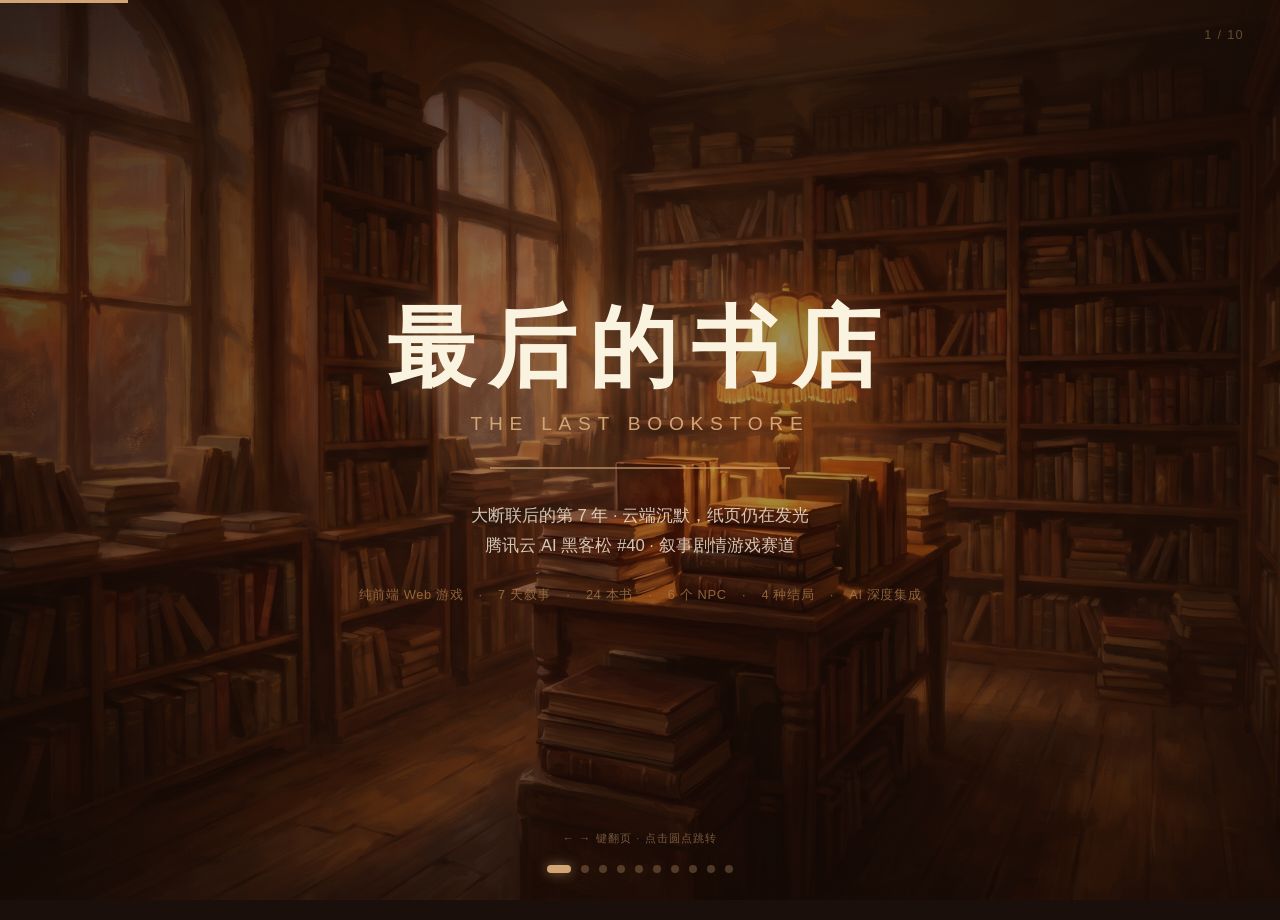
==== presentation.html @ a901fae2 "feat: 添加 HTML 版作品介绍演示文稿（含游戏截图）" ====
<!DOCTYPE html>
<html lang="zh-CN">
<head>
<meta charset="UTF-8">
<meta name="viewport" content="width=device-width, initial-scale=1.0">
<title>最后的书店 — 作品介绍</title>
<style>
/* ════════════════ Reset & Base ════════════════ */
*, *::before, *::after { margin: 0; padding: 0; box-sizing: border-box; }
html, body { width: 100%; height: 100%; overflow: hidden; }
body {
  font-family: "PingFang SC", "Hiragino Sans GB", "Microsoft YaHei", "Noto Sans SC", sans-serif;
  background: #1a0f0a;
  color: #faf3e0;
}

/* ════════════════ CSS Variables ════════════════ */
:root {
  --cream: #FAF3E0;
  --tan: #D4A574;
  --golden: #B8844E;
  --dark: #2C1810;
  --deep: #1a0f0a;
  --paper: #FFF8E1;
  --warm-gray: #8B7B6E;
  --purple: #5D4E8A;
  --red: #E07A5F;
  --green: #3D9970;
  --blue: #4169E1;
  --slide-w: 100vw;
  --slide-h: 100vh;
}

/* ════════════════ Slides Container ════════════════ */
#slides {
  position: relative;
  width: var(--slide-w);
  height: var(--slide-h);
}

.slide {
  position: absolute;
  inset: 0;
  display: flex;
  flex-direction: column;
  align-items: center;
  justify-content: center;
  opacity: 0;
  transition: opacity 0.8s ease, transform 0.8s ease;
  transform: translateY(20px);
  pointer-events: none;
  padding: 4vmin 6vmin;
  overflow: hidden;
}
.slide.active {
  opacity: 1;
  transform: translateY(0);
  pointer-events: auto;
  z-index: 1;
}

/* ════════════════ Background Layers ════════════════ */
.bg-layer {
  position: absolute; inset: 0; z-index: 0;
  background-size: cover;
  background-position: center;
}
.bg-overlay {
  position: absolute; inset: 0; z-index: 1;
  background: radial-gradient(ellipse at center, rgba(28,14,8,0.3) 0%, rgba(20,10,5,0.85) 100%);
}
.bg-gradient {
  position: absolute; inset: 0; z-index: 0;
  background: linear-gradient(160deg, #1a0f0a 0%, #2c1810 40%, #1a1410 100%);
}

/* ════════════════ Slide Content Layer ════════════════ */
.slide-content {
  position: relative; z-index: 2;
  width: 100%; max-width: 1200px;
  display: flex; flex-direction: column;
  align-items: center;
}

/* ════════════════ Cover Slide ════════════════ */
.cover-title {
  font-family: "STSong", "Songti SC", "Noto Serif SC", "SimSun", serif;
  font-size: clamp(3rem, 7vw, 5.5rem);
  font-weight: 700;
  color: var(--cream);
  text-shadow: 0 2px 40px rgba(180,130,80,0.5);
  letter-spacing: 0.15em;
  line-height: 1.2;
}
.cover-sub {
  font-size: clamp(0.9rem, 1.5vw, 1.3rem);
  color: var(--tan);
  text-transform: uppercase;
  letter-spacing: 0.35em;
  margin-top: 0.6em;
}
.cover-divider {
  width: clamp(120px, 25vw, 300px);
  height: 2px;
  background: var(--tan);
  margin: 2em 0;
  opacity: 0.6;
}
.cover-desc {
  font-size: clamp(0.9rem, 1.3vw, 1.1rem);
  color: rgba(250,243,224,0.8);
  text-align: center;
  line-height: 1.8;
  max-width: 600px;
}
.cover-tags {
  display: flex; gap: 1.2em; flex-wrap: wrap; justify-content: center;
  margin-top: 2em;
  font-size: 0.8rem;
  color: var(--golden);
  opacity: 0.7;
  letter-spacing: 0.05em;
}

/* ════════════════ Section Title ════════════════ */
.section-header {
  width: 100%;
  margin-bottom: 3vmin;
}
.section-bar {
  width: 4px; height: 42px; background: var(--tan);
  display: inline-block; vertical-align: middle;
  margin-right: 16px;
  border-radius: 2px;
}
.section-num {
  display: inline-block; vertical-align: middle;
  font-size: 0.8rem; color: var(--golden);
  letter-spacing: 0.2em; font-weight: 300;
}
.section-title {
  display: block;
  font-family: "STSong", "Songti SC", "Noto Serif SC", serif;
  font-size: clamp(1.4rem, 2.5vw, 2rem);
  color: var(--cream);
  font-weight: 700;
  margin-top: 4px;
}
.section-sub {
  display: block;
  font-size: 0.85rem;
  color: var(--golden);
  margin-top: 6px;
  font-weight: 300;
  opacity: 0.8;
}

/* ════════════════ Layout: Two-Column ════════════════ */
.two-col {
  display: flex; gap: 4vmin; width: 100%;
  align-items: flex-start;
}
.col-text { flex: 1; min-width: 0; }
.col-img  { flex: 1; min-width: 0; display: flex; align-items: center; justify-content: center; }
.col-img img {
  width: 100%; max-height: 55vh;
  object-fit: contain;
  border-radius: 8px;
  border: 1px solid rgba(212,165,116,0.25);
  box-shadow: 0 8px 40px rgba(0,0,0,0.5);
}

/* ════════════════ Card Grid ════════════════ */
.card-grid {
  display: flex; gap: 1.5vmin; width: 100%;
  flex-wrap: wrap; justify-content: center;
}
.card {
  background: rgba(255,248,225,0.05);
  border: 1px solid rgba(212,165,116,0.15);
  border-radius: 12px;
  padding: 2vmin 1.8vmin;
  text-align: center;
  flex: 1; min-width: 140px;
  backdrop-filter: blur(4px);
  transition: transform 0.3s, border-color 0.3s;
}
.card:hover {
  transform: translateY(-4px);
  border-color: rgba(212,165,116,0.4);
}
.card-icon { font-size: 2rem; margin-bottom: 0.3em; }
.card-title { font-size: 1rem; font-weight: 600; color: var(--cream); margin-bottom: 0.2em; }
.card-tag  { font-size: 0.75rem; color: var(--golden); margin-bottom: 0.3em; }
.card-desc  { font-size: 0.75rem; color: var(--warm-gray); line-height: 1.5; }
.card-color-bar {
  height: 4px; border-radius: 2px; margin-bottom: 0.6em;
}

/* ════════════════ Ending Cards ════════════════ */
.ending-grid {
  display: flex; gap: 1.5vmin; width: 100%;
  flex-wrap: wrap; justify-content: center;
}
.ending-card {
  background: rgba(255,248,225,0.04);
  border: 1px solid rgba(212,165,116,0.12);
  border-radius: 14px;
  padding: 2.5vmin 2vmin;
  flex: 1; min-width: 200px;
  position: relative; overflow: hidden;
}
.ending-card::before {
  content: '';
  position: absolute; top: 0; left: 0; right: 0;
  height: 4px;
}
.ending-tag {
  font-size: 0.65rem; letter-spacing: 0.1em;
  font-weight: 700; margin-bottom: 0.6em;
  display: inline-block; padding: 2px 10px;
  border-radius: 3px;
}
.ending-title {
  font-family: "STSong", "Songti SC", "Noto Serif SC", serif;
  font-size: 1.2rem; color: var(--cream); font-weight: 700;
  margin-bottom: 0.5em;
}
.ending-cond  { font-size: 0.7rem; color: var(--golden); margin-bottom: 0.6em; line-height: 1.5; }
.ending-desc  { font-size: 0.8rem; color: var(--warm-gray); line-height: 1.6; }

/* ════════════════ Flow Steps ════════════════ */
.flow-row {
  display: flex; align-items: flex-start; gap: 1vmin;
  width: 100%; flex-wrap: wrap; justify-content: center;
  margin-bottom: 2.5vmin;
}
.flow-step {
  background: rgba(255,240,216,0.06);
  border: 1px solid rgba(212,165,116,0.15);
  border-radius: 12px;
  padding: 2vmin 1.5vmin;
  text-align: center;
  flex: 1; min-width: 140px;
}
.flow-step-icon { font-size: 1.6rem; margin-bottom: 0.3em; }
.flow-step-title { font-size: 0.95rem; color: var(--cream); font-weight: 600; margin-bottom: 0.3em; }
.flow-step-desc { font-size: 0.72rem; color: var(--warm-gray); line-height: 1.5; white-space: pre-line; }
.flow-arrow {
  display: flex; align-items: center;
  font-size: 1.4rem; color: var(--tan);
  padding-top: 1em;
}

/* ════════════════ Table ════════════════ */
.data-table {
  width: 100%; border-collapse: collapse;
  font-size: 0.8rem;
}
.data-table th {
  background: rgba(212,165,116,0.2);
  color: var(--cream);
  padding: 10px 12px;
  text-align: left;
  font-weight: 600;
  font-size: 0.75rem;
  letter-spacing: 0.05em;
}
.data-table td {
  padding: 9px 12px;
  color: rgba(250,243,224,0.8);
  border-bottom: 1px solid rgba(212,165,116,0.08);
}
.data-table tr:nth-child(even) td {
  background: rgba(255,248,225,0.02);
}
.data-table .mood { color: var(--golden); font-weight: 600; }
.data-table .key  { color: var(--purple); font-weight: 600; }

/* ════════════════ Tech Grid ════════════════ */
.tech-grid {
  display: grid; grid-template-columns: repeat(2, 1fr);
  gap: 1.5vmin; width: 100%;
}
.tech-item {
  display: flex; align-items: baseline; gap: 10px;
  padding: 1vmin 0;
}
.tech-bullet {
  color: var(--tan); font-size: 1rem; flex-shrink: 0;
}
.tech-label {
  font-size: 0.85rem; color: var(--cream); font-weight: 600;
  white-space: nowrap; min-width: 110px;
}
.tech-desc {
  font-size: 0.78rem; color: var(--warm-gray);
}

/* ════════════════ Architecture Blocks ════════════════ */
.arch-row {
  display: flex; gap: 1vmin; width: 100%;
  justify-content: center; margin-bottom: 1.5vmin;
  flex-wrap: wrap;
}
.arch-block {
  background: rgba(212,165,116,0.15);
  border: 1px solid rgba(212,165,116,0.25);
  border-radius: 8px;
  padding: 1.2vmin 1.8vmin;
  text-align: center;
  font-size: 0.8rem;
  color: var(--cream);
  white-space: pre-line;
  line-height: 1.4;
}
.arch-bar {
  width: 100%; padding: 1vmin 2vmin;
  background: rgba(255,240,216,0.06);
  border: 1px solid rgba(212,165,116,0.12);
  border-radius: 8px;
  text-align: center;
  font-size: 0.78rem;
  color: var(--cream);
  margin-bottom: 2vmin;
}

/* ════════════════ Screenshot Caption ════════════════ */
.ss-caption {
  font-size: 0.75rem; color: var(--golden);
  margin-bottom: -1vmin; font-weight: 300;
}

/* ════════════════ Navigation ════════════════ */
#nav-dots {
  position: fixed; bottom: 3vmin; left: 50%; transform: translateX(-50%);
  display: flex; gap: 10px; z-index: 100;
}
.nav-dot {
  width: 8px; height: 8px; border-radius: 50%;
  background: rgba(212,165,116,0.3);
  cursor: pointer;
  transition: all 0.3s;
}
.nav-dot.active {
  background: var(--tan);
  box-shadow: 0 0 12px rgba(212,165,116,0.6);
  width: 24px;
  border-radius: 4px;
}

#nav-hint {
  position: fixed; bottom: 6vmin; left: 50%; transform: translateX(-50%);
  font-size: 0.7rem; color: rgba(212,165,116,0.5);
  letter-spacing: 0.1em; z-index: 100;
  transition: opacity 0.5s;
}

/* ════════════════ Progress Bar ════════════════ */
#progress-bar {
  position: fixed; top: 0; left: 0; height: 3px;
  background: var(--tan);
  z-index: 200;
  transition: width 0.8s ease;
}

/* ════════════════ Slide Number ════════════════ */
.slide-num {
  position: fixed; top: 3vmin; right: 4vmin;
  font-size: 0.8rem; color: rgba(212,165,116,0.4);
  z-index: 100;
  letter-spacing: 0.1em;
}

/* ════════════════ Responsive ════════════════ */
@media (max-width: 768px) {
  .two-col { flex-direction: column; }
  .card-grid { gap: 2vmin; }
  .ending-grid { gap: 2vmin; }
  .flow-row { gap: 2vmin; }
  .tech-grid { grid-template-columns: 1fr; }
  .slide { padding: 6vmin 4vmin; }
  .section-bar { height: 28px; }
}
</style>
</head>
<body>

<div id="progress-bar"></div>
<div class="slide-num" id="slide-num"></div>

<div id="slides">

<!-- ════════════════════════════════════════════════
  SLIDE 0 — 封面
  ════════════════════════════════════════════════ -->
<div class="slide active" data-index="0">
  <div class="bg-layer" style="background-image: url('assets/scenes/evening.png')"></div>
  <div class="bg-overlay"></div>
  <div class="slide-content" style="text-align:center">
    <div class="cover-title">最后的书店</div>
    <div class="cover-sub">The Last Bookstore</div>
    <div class="cover-divider"></div>
    <div class="cover-desc">
      大断联后的第 7 年 · 云端沉默，纸页仍在发光<br>
      腾讯云 AI 黑客松 #40 · 叙事剧情游戏赛道
    </div>
    <div class="cover-tags">
      <span>纯前端 Web 游戏</span>
      <span>·</span>
      <span>7 天叙事</span>
      <span>·</span>
      <span>24 本书</span>
      <span>·</span>
      <span>6 个 NPC</span>
      <span>·</span>
      <span>4 种结局</span>
      <span>·</span>
      <span>AI 深度集成</span>
    </div>
  </div>
</div>

<!-- ════════════════════════════════════════════════
  SLIDE 1 — 故事背景
  ════════════════════════════════════════════════ -->
<div class="slide" data-index="1">
  <div class="bg-gradient"></div>
  <div class="slide-content">
    <div class="section-header">
      <span class="section-bar"></span>
      <span class="section-num">01</span>
      <span class="section-title">故事背景</span>
      <span class="section-sub">当你拥有镇上最后一间书店，书成了最珍贵的记忆载体</span>
    </div>
    <div class="two-col">
      <div class="col-text" style="font-size:0.9rem;line-height:2;color:rgba(250,243,224,0.85);">
        <p style="margin-bottom:1em;"><b style="color:var(--tan)">🗺 世界观</b> — 204X 年，"大断联"降临：全球网络、服务器、电子设备同时永久失效。人类一夜之间回到 analog 时代。</p>
        <p style="margin-bottom:1em;"><b style="color:var(--tan)">📖 纸质书</b>成为最珍贵的知识载体。橡木镇只剩一间还在营业的书店——你继承的「<b style="color:var(--tan)">墨香书店</b>」。</p>
        <p style="margin-bottom:1em;"><b style="color:var(--tan)">👤 你扮演</b>祖父的书店继承人。他的信里写着：</p>
        <p style="font-style:italic;color:var(--tan);padding-left:1em;border-left:2px solid var(--tan);margin-bottom:1em;">
          "这家店的价值不在于卖了多少本书，<br>而在于对走进来的每一个人，<br>给出了正确的那一句回答。"
        </p>
        <p><b style="color:var(--tan)">🎯 目标：</b>7 天内，为每位来访者推荐合适的书，累积希望值（Hope），改变小镇的命运。</p>
      </div>
      <div class="col-img">
        <img src="assets/截屏2026-06-11 22.12.25.png" alt="游戏画面" onerror="this.parentElement.innerHTML='<div style=\'color:var(--golden);font-size:0.9em;text-align:center;padding:3em;\'>🖼 游戏截图</div>'">
      </div>
    </div>
  </div>
</div>

<!-- ════════════════════════════════════════════════
  SLIDE 2 — 核心玩法
  ════════════════════════════════════════════════ -->
<div class="slide" data-index="2">
  <div class="bg-gradient"></div>
  <div class="slide-content">
    <div class="section-header">
      <span class="section-bar"></span>
      <span class="section-num">02</span>
      <span class="section-title">核心玩法机制</span>
      <span class="section-sub">倾听 → 理解 → 推荐 → 改变</span>
    </div>
    <div class="flow-row">
      <div class="flow-step">
        <div class="flow-step-icon">🌅</div>
        <div class="flow-step-title">每日清晨</div>
        <div class="flow-step-desc">叙事过场<br>了解当日背景与目标</div>
      </div>
      <div class="flow-arrow">→</div>
      <div class="flow-step">
        <div class="flow-step-icon">🔔</div>
        <div class="flow-step-title">门铃响起</div>
        <div class="flow-step-desc">NPC 来访<br>倾听他们的故事</div>
      </div>
      <div class="flow-arrow">→</div>
      <div class="flow-step">
        <div class="flow-step-icon">💬</div>
        <div class="flow-step-title">对话选择</div>
        <div class="flow-step-desc">3 分支选项<br>或 AI 自由交谈</div>
      </div>
      <div class="flow-arrow">→</div>
      <div class="flow-step">
        <div class="flow-step-icon">📚</div>
        <div class="flow-step-title">推荐书籍</div>
        <div class="flow-step-desc">24 本书中选一本<br>匹配度即时反馈</div>
      </div>
      <div class="flow-arrow">→</div>
      <div class="flow-step">
        <div class="flow-step-icon">🌙</div>
        <div class="flow-step-title">打烊纪录</div>
        <div class="flow-step-desc">AI 生成店主日记<br>更新希望值</div>
      </div>
    </div>
    <div class="ss-caption">游戏主画面预览</div>
    <div class="col-img" style="max-width:850px;">
      <img src="assets/截屏2026-06-11 22.12.31.png" alt="游戏主画面" onerror="this.style.display='none';this.nextElementSibling.style.display='block'">
      <div style="display:none;color:var(--golden);font-size:0.9em;text-align:center;padding:2em;">🖼 游戏主画面截图</div>
    </div>
  </div>
</div>

<!-- ════════════════════════════════════════════════
  SLIDE 3 — NPC 系统
  ════════════════════════════════════════════════ -->
<div class="slide" data-index="3">
  <div class="bg-gradient"></div>
  <div class="slide-content">
    <div class="section-header">
      <span class="section-bar"></span>
      <span class="section-num">03</span>
      <span class="section-title">6 位 NPC · 7 天叙事弧线</span>
      <span class="section-sub">每个来访者带着各自的困境，每本书都可能改变一个人的人生轨迹</span>
    </div>
    <div class="card-grid" style="margin-bottom:1.5vmin;">
      <div class="card">
        <div class="card-color-bar" style="background:var(--red)"></div>
        <div class="card-title">林月</div>
        <div class="card-tag">年轻母亲</div>
        <div class="card-desc">疲惫迷茫<br>寻找生活的意义</div>
      </div>
      <div class="card">
        <div class="card-color-bar" style="background:var(--golden)"></div>
        <div class="card-title">陈伯</div>
        <div class="card-tag">孤独老农</div>
        <div class="card-desc">怀念过去<br>担忧传统的消逝</div>
      </div>
      <div class="card">
        <div class="card-color-bar" style="background:var(--green)"></div>
        <div class="card-title">小明</div>
        <div class="card-tag">自卑小孩</div>
        <div class="card-desc">好奇心旺盛<br>却缺乏自信</div>
      </div>
      <div class="card">
        <div class="card-color-bar" style="background:var(--blue)"></div>
        <div class="card-title">李医生</div>
        <div class="card-tag">超负荷医生</div>
        <div class="card-desc">职业倦怠<br>质疑自己的选择</div>
      </div>
      <div class="card">
        <div class="card-color-bar" style="background:var(--purple)"></div>
        <div class="card-title">方小姐</div>
        <div class="card-tag">迷惘诗人</div>
        <div class="card-desc">在现实与理想<br>之间挣扎</div>
      </div>
      <div class="card">
        <div class="card-color-bar" style="background:#C9A227"></div>
        <div class="card-title">旅人</div>
        <div class="card-tag">神秘访客</div>
        <div class="card-desc">隐藏着与祖父<br>有关的秘密</div>
      </div>
    </div>
    <div class="two-col">
      <div class="col-text" style="font-size:0.8rem;line-height:1.8;">
        <p style="color:var(--golden);margin-bottom:0.5em;">📅 7 天叙事弧线</p>
        <p>Day 1 <span class="mood">忐忑</span> · 林月(初) + 陈伯(初)</p>
        <p>Day 2 <span class="mood">不安</span> · 小明(初) + 李医生(初)</p>
        <p>Day 3 <span class="mood">紧张</span> · 方小姐(初) + 林月(回)</p>
        <p>Day 4 <span class="mood">低落</span> · 陈伯(回) + 小明(回)</p>
        <p>Day 5 <span class="mood">疲惫</span> · 李医生(回) + 方小姐(回) <span class="key">⚡转折</span></p>
        <p>Day 6 <span class="mood">希望</span> · 旅人(条件) + 随机回访</p>
        <p>Day 7 <span class="mood">坚定</span> · 最深互动 NPC 最终回访 <span class="key">终章</span></p>
      </div>
      <div class="col-img">
        <img src="assets/截屏2026-06-11 22.12.38.png" alt="NPC 对话" onerror="this.parentElement.innerHTML='<div style=\'color:var(--golden);font-size:0.9em;text-align:center;padding:3em;\'>🖼 NPC 对话截图</div>'">
      </div>
    </div>
  </div>
</div>

<!-- ════════════════════════════════════════════════
  SLIDE 4 — 书籍推荐
  ════════════════════════════════════════════════ -->
<div class="slide" data-index="4">
  <div class="bg-gradient"></div>
  <div class="slide-content">
    <div class="section-header">
      <span class="section-bar"></span>
      <span class="section-num">04</span>
      <span class="section-title">24 本书 + 智能匹配推荐</span>
      <span class="section-sub">每本书都有最佳匹配 NPC，推荐正确与否直接影响希望值和结局</span>
    </div>
    <div class="two-col">
      <div class="col-img">
        <img src="assets/截屏2026-06-11 22.12.55.png" alt="书架" onerror="this.parentElement.innerHTML='<div style=\'color:var(--golden);font-size:0.9em;text-align:center;padding:3em;\'>🖼 书籍推荐截图</div>'">
      </div>
      <div class="col-text" style="font-size:0.78rem;line-height:1.7;">
        <p style="color:var(--golden);font-size:0.9rem;margin-bottom:0.8em;">📊 四大分类，每类 6 本</p>
        <p><b style="color:var(--tan)">文学小说</b> — 小王子 · 挪威的森林 · 月亮与六便士 · 百年孤独 · 活着 · 局外人</p>
        <p><b style="color:var(--tan)">哲学思辨</b> — 活出生命的意义 · 悉达多 · 苏菲的世界 · 瓦尔登湖 · 被讨厌的勇气 · 沉思录</p>
        <p><b style="color:var(--tan)">心理成长</b> — 自卑与超越 · 非暴力沟通 · 也许你该找个人聊聊 · 心流 · 共情的力量 · 思考，快与慢</p>
        <p><b style="color:var(--tan)">社会人文</b> — 乡土中国 · 枪炮病菌与钢铁 · 人类简史 · 乌合之众 · 娱乐至死 · 寂静的春天</p>
        <p style="margin-top:1em;color:var(--golden);">🎯 匹配等级与影响</p>
        <p>🌟 <b style="color:var(--tan)">完美匹配</b> → Hope <b style="color:#5f5">+8~12</b></p>
        <p>✅ <b style="color:var(--tan)">好推荐</b> → Hope +4~7</p>
        <p>➖ <b style="color:var(--tan)">一般</b> → Hope +1~2</p>
        <p>❌ <b style="color:var(--tan)">不匹配</b> → Hope <b style="color:#f55">-3~-5</b></p>
      </div>
    </div>
  </div>
</div>

<!-- ════════════════════════════════════════════════
  SLIDE 5 — AI 集成
  ════════════════════════════════════════════════ -->
<div class="slide" data-index="5">
  <div class="bg-gradient"></div>
  <div class="slide-content">
    <div class="section-header">
      <span class="section-bar"></span>
      <span class="section-num">05</span>
      <span class="section-title">5 大 AI 集成点</span>
      <span class="section-sub">从对话到日记，AI 贯穿游戏全流程，增强沉浸感与可重玩性</span>
    </div>
    <div class="card-grid" style="margin-bottom:2vmin;">
      <div class="card">
        <div class="card-icon">💬</div>
        <div class="card-title">NPC 自由交谈</div>
        <div class="card-desc">阿里云百炼 qwen-plus<br>流式打字机效果<br>实时角色扮演对话</div>
      </div>
      <div class="card">
        <div class="card-icon">🤖</div>
        <div class="card-title">书籍 AI 导读</div>
        <div class="card-desc">与"作者灵魂"对话<br>根据书籍主题生成回复<br>深挖书中哲理</div>
      </div>
      <div class="card">
        <div class="card-icon">📝</div>
        <div class="card-title">每日店主日记</div>
        <div class="card-desc">根据当日希望值/事件<br>AI 生成治愈向日记<br>个性化叙事收尾</div>
      </div>
      <div class="card">
        <div class="card-icon">🧠</div>
        <div class="card-title">情感识别匹配</div>
        <div class="card-desc">NLP 情绪意图分类<br>8 类情感标签<br>动态调整推荐逻辑</div>
      </div>
      <div class="card">
        <div class="card-icon">🎨</div>
        <div class="card-title">AI 素材生成</div>
        <div class="card-desc">Matrix AI 出图/出音乐<br>6 NPC 立绘 + 24 封面<br>4 BGM + 4 SFX</div>
      </div>
    </div>
    <div class="ss-caption">AI 自由交谈界面预览</div>
    <div class="col-img" style="max-width:800px;">
      <img src="assets/ai-chat-screenshot.png" alt="AI 对话" onerror="this.parentElement.innerHTML='<div style=\'color:var(--golden);font-size:0.9em;text-align:center;padding:2em;\'>🖼 AI 对话截图</div>'">
    </div>
  </div>
</div>

<!-- ════════════════════════════════════════════════
  SLIDE 6 — 叙事弧线
  ════════════════════════════════════════════════ -->
<div class="slide" data-index="6">
  <div class="bg-gradient"></div>
  <div class="slide-content">
    <div class="section-header">
      <span class="section-bar"></span>
      <span class="section-num">06</span>
      <span class="section-title">叙事设计与情感弧线</span>
      <span class="section-sub">7 天从忐忑到坚定，希望值的每一次变化都在重塑小镇的命运</span>
    </div>
    <table class="data-table">
      <thead>
        <tr><th>Day</th><th>情绪基调</th><th>NPC 排期</th><th>叙事要点</th><th>剧情权重</th></tr>
      </thead>
      <tbody>
        <tr><td style="color:var(--tan);font-weight:700">Day 1</td><td class="mood">忐忑</td><td>林月(初) + 陈伯(初)</td><td>首次开店，面对陌生访客</td><td style="color:var(--warm-gray)">开场</td></tr>
        <tr><td style="color:var(--tan);font-weight:700">Day 2</td><td class="mood">不安</td><td>小明(初) + 李医生(初)</td><td>试探人心，积累信任</td><td style="color:var(--warm-gray)">累积</td></tr>
        <tr><td style="color:var(--tan);font-weight:700">Day 3</td><td class="mood">紧张</td><td>方小姐(初) + 林月(回)</td><td>暗流涌动，回访 NPC 开始变化</td><td style="color:var(--golden)">转折</td></tr>
        <tr><td style="color:var(--tan);font-weight:700">Day 4</td><td class="mood">低落</td><td>陈伯(回) + 小明(回)</td><td>裂缝出现，考验店主耐心</td><td style="color:var(--red)">低谷</td></tr>
        <tr><td style="color:var(--tan);font-weight:700">Day 5</td><td class="mood">疲惫</td><td>李医生(回) + 方小姐(回)</td><td>关键转折点，旅人出现条件达成</td><td class="key">⚡ 突变</td></tr>
        <tr><td style="color:var(--tan);font-weight:700">Day 6</td><td class="mood">希望</td><td>旅人(条件) + 随机回访</td><td>曙光照进书店，秘密逐渐揭露</td><td style="color:var(--green)">上升</td></tr>
        <tr><td style="color:var(--tan);font-weight:700">Day 7</td><td class="mood">坚定</td><td>最深互动 NPC 最终回访</td><td>终章：所有选择在此揭晓</td><td class="key">结局</td></tr>
      </tbody>
    </table>
  </div>
</div>

<!-- ════════════════════════════════════════════════
  SLIDE 7 — 结局系统
  ════════════════════════════════════════════════ -->
<div class="slide" data-index="7">
  <div class="bg-gradient"></div>
  <div class="slide-content">
    <div class="section-header">
      <span class="section-bar"></span>
      <span class="section-num">07</span>
      <span class="section-title">4 种结局 · 多重命运</span>
      <span class="section-sub">你的每一个选择都在书写小镇的结局，重玩可解锁不同命运线</span>
    </div>
    <div class="ending-grid">
      <div class="ending-card">
        <div class="ending-tag" style="background:rgba(93,78,138,0.3);color:#b8a8d8;">HIDDEN ENDING</div>
        <div class="ending-title">🌙 最后的读者</div>
        <div class="ending-cond">条件：days≥7 + metTraveler<br>totalPerfect≥5 + hope≥60</div>
        <div class="ending-desc">旅人留下的旧书里夹着一张泛黄的纸条，字迹是你祖父的。原来你一直等待的最后一个读者，是过去的自己。</div>
      </div>
      <div class="ending-card">
        <div class="ending-tag" style="background:rgba(224,122,95,0.3);color:#f0a090;">TRUE ENDING</div>
        <div class="ending-title">🌟 点燃希望</div>
        <div class="ending-cond">条件：days≥6 + hope≥80<br>totalPerfect≥4 + metTraveler</div>
        <div class="ending-desc">整个小镇都变了。书店的灯光重新亮起，你的每一个选择共同点燃了一个社区对未来的希望。</div>
      </div>
      <div class="ending-card">
        <div class="ending-tag" style="background:rgba(184,132,78,0.3);color:#d4b884;">GOOD ENDING</div>
        <div class="ending-title">🏠 守望者</div>
        <div class="ending-cond">条件：days≥5<br>hope 60–79</div>
        <div class="ending-desc">你让几个人不再孤单。虽然前路漫长，但你决定守在这里，守到他们回来。</div>
      </div>
      <div class="ending-card">
        <div class="ending-tag" style="background:rgba(139,123,110,0.3);color:#bbb;">NORMAL ENDING</div>
        <div class="ending-title">📖 平凡日子</div>
        <div class="ending-cond">条件：days≥3<br>hope 40–59</div>
        <div class="ending-desc">你只是个守店的。日子波澜不惊，但书还在，书店还在，这已经足够了。</div>
      </div>
    </div>
  </div>
</div>

<!-- ════════════════════════════════════════════════
  SLIDE 8 — 技术架构
  ════════════════════════════════════════════════ -->
<div class="slide" data-index="8">
  <div class="bg-gradient"></div>
  <div class="slide-content">
    <div class="section-header">
      <span class="section-bar"></span>
      <span class="section-num">08</span>
      <span class="section-title">技术架构与亮点</span>
      <span class="section-sub">零构建 · 纯前端 · 离线可玩 · AI 深度集成</span>
    </div>
    <div class="arch-row">
      <div class="arch-block">Engine<br><span style="font-size:0.65rem;color:var(--warm-gray)">状态机</span></div>
      <div class="arch-block">Renderer<br><span style="font-size:0.65rem;color:var(--warm-gray)">渲染层</span></div>
      <div class="arch-block">Game<br><span style="font-size:0.65rem;color:var(--warm-gray)">控制器</span></div>
      <div class="arch-block">AI<br><span style="font-size:0.65rem;color:var(--warm-gray)">LLM 层</span></div>
      <div class="arch-block">Scene<br><span style="font-size:0.65rem;color:var(--warm-gray)">场景特效</span></div>
      <div class="arch-block">Audio<br><span style="font-size:0.65rem;color:var(--warm-gray)">音乐音效</span></div>
    </div>
    <div class="arch-bar">
      Data Layer：GameData（24 本书 + 6 NPC + 对话树 + 结局条件）&nbsp;&nbsp;|&nbsp;&nbsp;Engine.state（全局唯一状态）
    </div>
    <div class="tech-grid">
      <div class="tech-item">
        <span class="tech-bullet">▸</span>
        <span class="tech-label">零构建工具</span>
        <span class="tech-desc">HTML/CSS/JS 直引，浏览器即开即玩</span>
      </div>
      <div class="tech-item">
        <span class="tech-bullet">▸</span>
        <span class="tech-label">离线可玩</span>
        <span class="tech-desc">AI 模块全面 fallback，断网也不中断体验</span>
      </div>
      <div class="tech-item">
        <span class="tech-bullet">▸</span>
        <span class="tech-label">状态机驱动</span>
        <span class="tech-desc">Engine → Renderer → Game 三层解耦</span>
      </div>
      <div class="tech-item">
        <span class="tech-bullet">▸</span>
        <span class="tech-label">数据不可变</span>
        <span class="tech-desc">对话推进深拷贝 NPC，保护源数据</span>
      </div>
      <div class="tech-item">
        <span class="tech-bullet">▸</span>
        <span class="tech-label">localStorage 存档</span>
        <span class="tech-desc">3 槽存档 + 自动保存机制</span>
      </div>
      <div class="tech-item">
        <span class="tech-bullet">▸</span>
        <span class="tech-label">动态场景特效</span>
        <span class="tech-desc">40 颗 CSS 粒子 + 4 时段渐变切换</span>
      </div>
      <div class="tech-item">
        <span class="tech-bullet">▸</span>
        <span class="tech-label">响应式音频</span>
        <span class="tech-desc">4 BGM cross-fade + 4 SFX</span>
      </div>
      <div class="tech-item">
        <span class="tech-bullet">▸</span>
        <span class="tech-label">LLM 流式对话</span>
        <span class="tech-desc">DashScope API + 打字机效果</span>
      </div>
    </div>
    <p style="margin-top:2vmin;font-size:0.75rem;color:var(--golden);opacity:0.7;">
      源码 &lt; 100KB（不含资源）&nbsp;|&nbsp;GitHub Pages + Vercel 双部署&nbsp;|&nbsp;完全离线可玩
    </p>
  </div>
</div>

<!-- ════════════════════════════════════════════════
  SLIDE 9 — 感谢
  ════════════════════════════════════════════════ -->
<div class="slide" data-index="9">
  <div class="bg-layer" style="background-image: url('assets/scenes/evening.png')"></div>
  <div class="bg-overlay"></div>
  <div class="slide-content" style="text-align:center">
    <div class="cover-title" style="font-size:clamp(2.5rem,5vw,4rem)">感谢聆听</div>
    <div style="font-size:1rem;color:var(--tan);margin-top:0.5em;letter-spacing:0.15em;">—— 来自《最后的书店》开发团队</div>
    <div class="cover-divider"></div>
    <div style="font-size:0.9rem;color:rgba(250,243,224,0.8);line-height:2.2;max-width:650px;">
      <p>🎮 在线体验：<a href="https://swording-k.github.io/the-last-bookstore/" target="_blank" style="color:var(--tan);text-decoration:none;">swording-k.github.io/the-last-bookstore</a></p>
      <p>📂 源码仓库：<a href="https://github.com/swording-k/the-last-bookstore" target="_blank" style="color:var(--tan);text-decoration:none;">github.com/swording-k/the-last-bookstore</a></p>
      <p style="margin-top:1em;">🛠 HTML5 + CSS3 + JavaScript（零构建）&nbsp;|&nbsp;🤖 阿里云百炼 + Matrix AI</p>
      <p>🎨 电影感暖色调 · 文字叙事冒险 · 治愈系独立游戏</p>
    </div>
    <div class="cover-divider"></div>
    <div style="font-size:0.9rem;color:var(--tan);font-style:italic;max-width:550px;line-height:1.8;">
      "这家店的价值不在于卖了多少本书，<br>而在于对走进来的每一个人，给出了正确的那一句回答。"
    </div>
  </div>
</div>

</div><!-- /#slides -->

<!-- ════════════════ Navigation ════════════════ -->
<div id="nav-dots"></div>
<div id="nav-hint">← → 键翻页 · 点击圆点跳转</div>

<script>
(function() {
  const slides = document.querySelectorAll('.slide');
  const total = slides.length;
  let current = 0;
  let isTransitioning = false;

  // Build nav dots
  const dotsContainer = document.getElementById('nav-dots');
  for (let i = 0; i < total; i++) {
    const dot = document.createElement('span');
    dot.className = 'nav-dot' + (i === 0 ? ' active' : '');
    dot.addEventListener('click', () => goTo(i));
    dotsContainer.appendChild(dot);
  }

  function goTo(index) {
    if (isTransitioning || index === current || index < 0 || index >= total) return;
    isTransitioning = true;

    slides[current].classList.remove('active');
    slides[index].classList.add('active');

    // Update dots
    dotsContainer.children[current].classList.remove('active');
    dotsContainer.children[index].classList.add('active');

    // Progress bar
    document.getElementById('progress-bar').style.width = ((index + 1) / total * 100) + '%';

    // Slide number
    document.getElementById('slide-num').textContent = (index + 1) + ' / ' + total;

    current = index;

    setTimeout(() => { isTransitioning = false; }, 800);
  }

  // Keyboard
  document.addEventListener('keydown', (e) => {
    if (e.key === 'ArrowRight' || e.key === 'ArrowDown' || e.key === ' ') {
      e.preventDefault();
      goTo(current + 1);
    } else if (e.key === 'ArrowLeft' || e.key === 'ArrowUp') {
      e.preventDefault();
      goTo(current - 1);
    } else if (e.key === 'Home') {
      e.preventDefault();
      goTo(0);
    } else if (e.key === 'End') {
      e.preventDefault();
      goTo(total - 1);
    }
  });

  // Touch swipe
  let touchStartY = 0;
  document.addEventListener('touchstart', (e) => { touchStartY = e.touches[0].clientY; });
  document.addEventListener('touchend', (e) => {
    const dy = touchStartY - e.changedTouches[0].clientY;
    if (Math.abs(dy) > 50) {
      goTo(current + (dy > 0 ? 1 : -1));
    }
  });

  // Mouse wheel
  let wheelTimeout;
  document.addEventListener('wheel', (e) => {
    e.preventDefault();
    if (wheelTimeout) return;
    wheelTimeout = setTimeout(() => { wheelTimeout = null; }, 1000);
    goTo(current + (e.deltaY > 0 ? 1 : -1));
  }, { passive: false });

  // Init
  document.getElementById('slide-num').textContent = '1 / ' + total;
  document.getElementById('progress-bar').style.width = (1 / total * 100) + '%';
})();
</script>

</body>
</html>
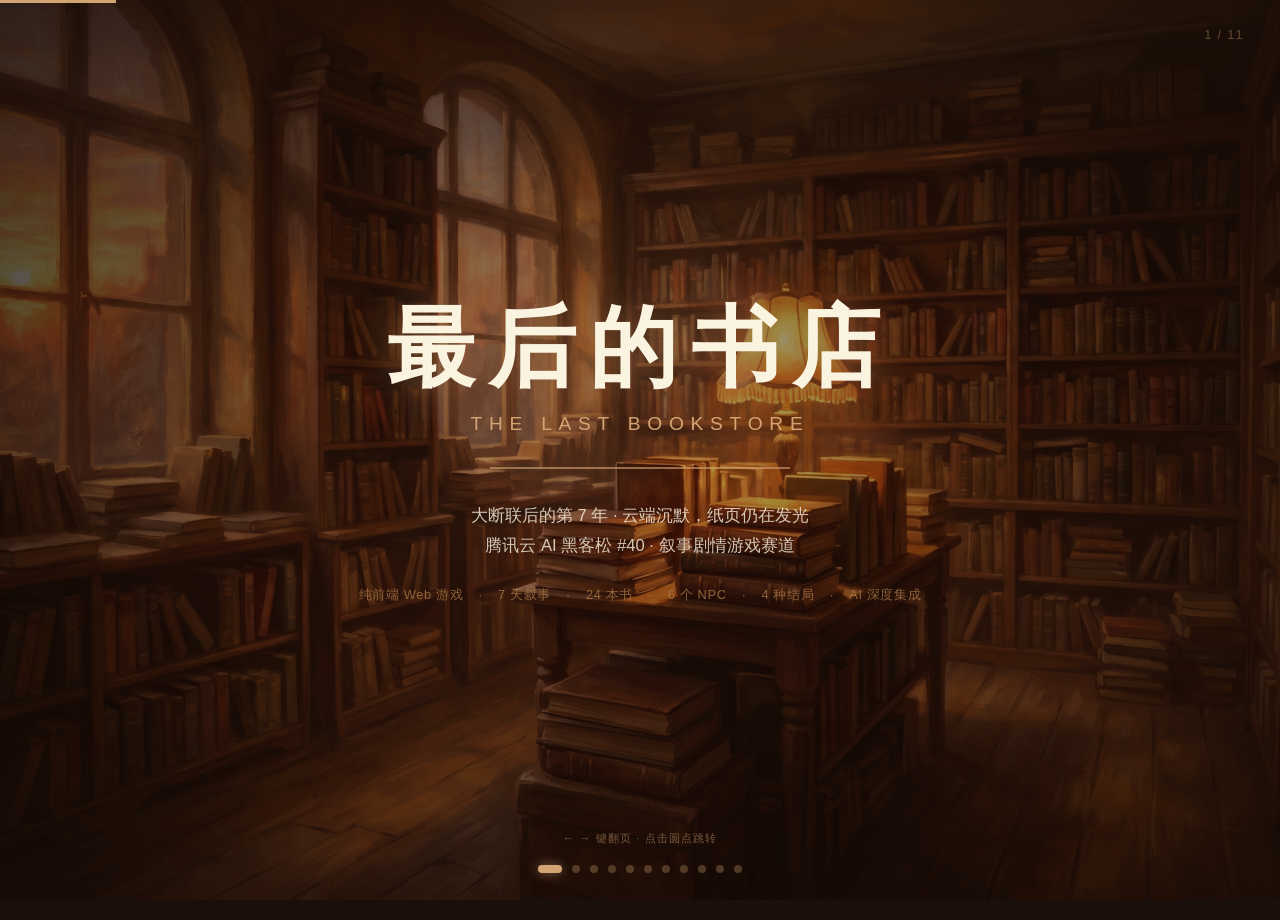
==== commit 522332bc: "更新 README 和 presentation：加入书中剧场 v4.0 介绍和新截图 - README.md: 更新书中剧场 v4.0 描述、写实立绘、动态效果、AI 使用说明 - presenta" ====
--- a/presentation.html
+++ b/presentation.html
@@ -210,11 +210,6 @@
   flex: 1; min-width: 200px;
   position: relative; overflow: hidden;
 }
-.ending-card::before {
-  content: '';
-  position: absolute; top: 0; left: 0; right: 0;
-  height: 4px;
-}
 .ending-tag {
   font-size: 0.65rem; letter-spacing: 0.1em;
   font-weight: 700; margin-bottom: 0.6em;
@@ -331,6 +326,118 @@
   margin-bottom: -1vmin; font-weight: 300;
 }
 
+/* ════════════════ VN Layout Demo ════════════════ */
+.vn-demo {
+  display: flex;
+  width: 100%;
+  max-width: 900px;
+  height: 400px;
+  border-radius: 12px;
+  overflow: hidden;
+  border: 1px solid rgba(212,165,116,0.3);
+  position: relative;
+}
+.vn-left {
+  width: 45%;
+  background: linear-gradient(135deg, #1a1008 0%, #2a1f10 100%);
+  display: flex;
+  align-items: center;
+  justify-content: center;
+  position: relative;
+}
+.vn-left-inner {
+  text-align: center;
+}
+.vn-portrait-placeholder {
+  width: 120px;
+  height: 160px;
+  background: linear-gradient(180deg, #3a2a1a 0%, #2a1a0a 100%);
+  border-radius: 8px;
+  display: flex;
+  align-items: center;
+  justify-content: center;
+  font-size: 3rem;
+  border: 1px solid rgba(212,165,116,0.3);
+  box-shadow: 0 0 30px rgba(184,132,78,0.3);
+  animation: breathe 3s ease-in-out infinite;
+}
+@keyframes breathe {
+  0%, 100% { transform: scale(1); }
+  50% { transform: scale(1.02); }
+}
+.vn-left-label {
+  font-size: 0.7rem;
+  color: var(--golden);
+  margin-top: 0.8em;
+  letter-spacing: 0.1em;
+}
+.vn-right {
+  width: 55%;
+  background: linear-gradient(135deg, #2a1f10 0%, #1a1008 100%);
+  padding: 2vmin;
+  display: flex;
+  flex-direction: column;
+  justify-content: flex-end;
+}
+.vn-nameplate {
+  font-size: 0.8rem;
+  color: var(--tan);
+  font-weight: 600;
+  margin-bottom: 0.5em;
+  padding-bottom: 0.5em;
+  border-bottom: 1px solid rgba(212,165,116,0.2);
+}
+.vn-text {
+  font-size: 0.85rem;
+  color: var(--cream);
+  line-height: 1.8;
+  min-height: 80px;
+}
+.vn-hint {
+  font-size: 0.65rem;
+  color: var(--golden);
+  opacity: 0.5;
+  margin-top: 1em;
+  text-align: right;
+}
+.vn-divider {
+  position: absolute;
+  top: 10%;
+  bottom: 10%;
+  left: 45%;
+  width: 1px;
+  background: linear-gradient(180deg, transparent, rgba(212,165,116,0.3), transparent);
+}
+
+/* ════════════════ Book Theater Features ════════════════ */
+.bt-feature-grid {
+  display: flex; gap: 1.5vmin; width: 100%;
+  flex-wrap: wrap;
+}
+.bt-feature {
+  flex: 1;
+  min-width: 200px;
+  background: rgba(255,248,225,0.04);
+  border: 1px solid rgba(212,165,116,0.12);
+  border-radius: 10px;
+  padding: 1.5vmin;
+}
+.bt-feature-icon {
+  font-size: 1.5rem;
+  margin-bottom: 0.5em;
+}
+.bt-feature-title {
+  font-size: 0.9rem;
+  color: var(--cream);
+  font-weight: 600;
+  margin-bottom: 0.3em;
+}
+.bt-feature-desc {
+  font-size: 0.75rem;
+  color: var(--warm-gray);
+  line-height: 1.6;
+}
+
 /* ════════════════ Navigation ════════════════ */
 #nav-dots {
   position: fixed; bottom: 3vmin; left: 50%; transform: translateX(-50%);
@@ -381,6 +488,9 @@
   .tech-grid { grid-template-columns: 1fr; }
   .slide { padding: 6vmin 4vmin; }
   .section-bar { height: 28px; }
+  .vn-demo { height: 300px; flex-direction: column; }
+  .vn-left, .vn-right { width: 100%; }
+  .vn-divider { display: none; }
 }
 </style>
 </head>
@@ -391,9 +501,9 @@
 
 <div id="slides">
 
-<!-- ════════════════════════════════════════════════
+<!-- ═══════════════════════════════════════════════
   SLIDE 0 — 封面
-  ════════════════════════════════════════════════ -->
+  ═══════════════════════════════════════════════ -->
 <div class="slide active" data-index="0">
   <div class="bg-layer" style="background-image: url('assets/scenes/evening.png')"></div>
   <div class="bg-overlay"></div>
@@ -421,9 +531,9 @@
   </div>
 </div>
 
-<!-- ════════════════════════════════════════════════
+<!-- ═══════════════════════════════════════════════
   SLIDE 1 — 故事背景
-  ════════════════════════════════════════════════ -->
+  ═══════════════════════════════════════════════ -->
 <div class="slide" data-index="1">
   <div class="bg-gradient"></div>
   <div class="slide-content">
@@ -444,15 +554,15 @@
         <p><b style="color:var(--tan)">🎯 目标：</b>7 天内，为每位来访者推荐合适的书，累积希望值（Hope），改变小镇的命运。</p>
       </div>
       <div class="col-img">
-        <img src="assets/截屏2026-06-11 22.12.25.png" alt="游戏画面" onerror="this.parentElement.innerHTML='<div style=\'color:var(--golden);font-size:0.9em;text-align:center;padding:3em;\'>🖼 游戏截图</div>'">
+        <img src="assets/screenshots-new/01-title.png" alt="标题画面">
       </div>
     </div>
   </div>
 </div>
 
-<!-- ════════════════════════════════════════════════
+<!-- ═══════════════════════════════════════════════
   SLIDE 2 — 核心玩法
-  ════════════════════════════════════════════════ -->
+  ═══════════════════════════════════════════════ -->
 <div class="slide" data-index="2">
   <div class="bg-gradient"></div>
   <div class="slide-content">
@@ -493,17 +603,16 @@
         <div class="flow-step-desc">AI 生成店主日记<br>更新希望值</div>
       </div>
     </div>
-    <div class="ss-caption">游戏主画面预览</div>
+    <div class="ss-caption">游戏对话界面预览</div>
     <div class="col-img" style="max-width:850px;">
-      <img src="assets/截屏2026-06-11 22.12.31.png" alt="游戏主画面" onerror="this.style.display='none';this.nextElementSibling.style.display='block'">
-      <div style="display:none;color:var(--golden);font-size:0.9em;text-align:center;padding:2em;">🖼 游戏主画面截图</div>
+      <img src="assets/screenshots-new/03-dialogue.png" alt="游戏对话画面">
     </div>
   </div>
 </div>
 
-<!-- ════════════════════════════════════════════════
+<!-- ═══════════════════════════════════════════════
   SLIDE 3 — NPC 系统
-  ════════════════════════════════════════════════ -->
+  ═══════════════════════════════════════════════ -->
 <div class="slide" data-index="3">
   <div class="bg-gradient"></div>
   <div class="slide-content">
@@ -563,15 +672,15 @@
         <p>Day 7 <span class="mood">坚定</span> · 最深互动 NPC 最终回访 <span class="key">终章</span></p>
       </div>
       <div class="col-img">
-        <img src="assets/截屏2026-06-11 22.12.38.png" alt="NPC 对话" onerror="this.parentElement.innerHTML='<div style=\'color:var(--golden);font-size:0.9em;text-align:center;padding:3em;\'>🖼 NPC 对话截图</div>'">
+        <img src="assets/screenshots-new/12-npc-portrait.png" alt="NPC 对话立绘" onerror="this.parentElement.innerHTML='<div style=\'color:var(--golden);font-size:0.9em;text-align:center;padding:3em;\'>🖼 NPC 对话立绘截图</div>'">
       </div>
     </div>
   </div>
 </div>
 
-<!-- ════════════════════════════════════════════════
+<!-- ═══════════════════════════════════════════════
   SLIDE 4 — 书籍推荐
-  ════════════════════════════════════════════════ -->
+  ═══════════════════════════════════════════════ -->
 <div class="slide" data-index="4">
   <div class="bg-gradient"></div>
   <div class="slide-content">
@@ -583,10 +692,10 @@
     </div>
     <div class="two-col">
       <div class="col-img">
-        <img src="assets/截屏2026-06-11 22.12.55.png" alt="书架" onerror="this.parentElement.innerHTML='<div style=\'color:var(--golden);font-size:0.9em;text-align:center;padding:3em;\'>🖼 书籍推荐截图</div>'">
+        <img src="assets/screenshots-new/05-bookshelf.png" alt="书架界面">
       </div>
       <div class="col-text" style="font-size:0.78rem;line-height:1.7;">
-        <p style="color:var(--golden);font-size:0.9rem;margin-bottom:0.8em;">📊 四大分类，每类 6 本</p>
+        <p style="color:var(--golden);font-size:0.9rem;margin-bottom:0.8em;">📚 四大分类，每类 6 本</p>
         <p><b style="color:var(--tan)">文学小说</b> — 小王子 · 挪威的森林 · 月亮与六便士 · 百年孤独 · 活着 · 局外人</p>
         <p><b style="color:var(--tan)">哲学思辨</b> — 活出生命的意义 · 悉达多 · 苏菲的世界 · 瓦尔登湖 · 被讨厌的勇气 · 沉思录</p>
         <p><b style="color:var(--tan)">心理成长</b> — 自卑与超越 · 非暴力沟通 · 也许你该找个人聊聊 · 心流 · 共情的力量 · 思考，快与慢</p>
@@ -601,61 +710,110 @@
   </div>
 </div>
 
-<!-- ════════════════════════════════════════════════
-  SLIDE 5 — AI 集成
-  ════════════════════════════════════════════════ -->
+<!-- ═══════════════════════════════════════════════
+  SLIDE 5 — 书中剧场 v4.0（新增）
+  ═══════════════════════════════════════════════ -->
 <div class="slide" data-index="5">
   <div class="bg-gradient"></div>
   <div class="slide-content">
     <div class="section-header">
       <span class="section-bar"></span>
       <span class="section-num">05</span>
-      <span class="section-title">5 大 AI 集成点</span>
-      <span class="section-sub">从对话到日记，AI 贯穿游戏全流程，增强沉浸感与可重玩性</span>
-    </div>
-    <div class="card-grid" style="margin-bottom:2vmin;">
-      <div class="card">
-        <div class="card-icon">💬</div>
-        <div class="card-title">NPC 自由交谈</div>
-        <div class="card-desc">阿里云百炼 qwen-plus<br>流式打字机效果<br>实时角色扮演对话</div>
-      </div>
-      <div class="card">
-        <div class="card-icon">🤖</div>
-        <div class="card-title">书籍 AI 导读</div>
-        <div class="card-desc">与"作者灵魂"对话<br>根据书籍主题生成回复<br>深挖书中哲理</div>
-      </div>
-      <div class="card">
-        <div class="card-icon">📝</div>
-        <div class="card-title">每日店主日记</div>
-        <div class="card-desc">根据当日希望值/事件<br>AI 生成治愈向日记<br>个性化叙事收尾</div>
-      </div>
-      <div class="card">
-        <div class="card-icon">🧠</div>
-        <div class="card-title">情感识别匹配</div>
-        <div class="card-desc">NLP 情绪意图分类<br>8 类情感标签<br>动态调整推荐逻辑</div>
-      </div>
-      <div class="card">
-        <div class="card-icon">🎨</div>
-        <div class="card-title">AI 素材生成</div>
-        <div class="card-desc">Matrix AI 出图/出音乐<br>6 NPC 立绘 + 24 封面<br>4 BGM + 4 SFX</div>
-      </div>
-    </div>
-    <div class="ss-caption">AI 自由交谈界面预览</div>
-    <div class="col-img" style="max-width:800px;">
-      <img src="assets/ai-chat-screenshot.png" alt="AI 对话" onerror="this.parentElement.innerHTML='<div style=\'color:var(--golden);font-size:0.9em;text-align:center;padding:2em;\'>🖼 AI 对话截图</div>'">
+      <span class="section-title">书中剧场 v4.0 — 视觉小说体验</span>
+      <span class="section-sub">左立绘 + 右对话框，沉浸式进入书中世界与角色对话</span>
+    </div>
+
+    <!-- VN Layout Demo -->
+    <div class="vn-demo" style="margin-bottom: 2vmin;">
+      <div class="vn-left">
+        <div class="vn-left-inner">
+          <div class="vn-portrait-placeholder">🧑</div>
+          <div class="vn-left-label">角色立绘 · 呼吸动画</div>
+        </div>
+      </div>
+      <div class="vn-divider"></div>
+      <div class="vn-right">
+        <div class="vn-nameplate">🔊 福尔摩斯</div>
+        <div class="vn-text">"亲爱的华生，你都知道我的方法——观察，推理，再观察。这桩案子的关键在于..."</div>
+        <div class="vn-hint">▸ 点击继续...</div>
+      </div>
+    </div>
+
+    <div class="bt-feature-grid">
+      <div class="bt-feature">
+        <div class="bt-feature-icon">🎭</div>
+        <div class="bt-feature-title">写实角色立绘</div>
+        <div class="bt-feature-desc">19世纪侦探素描风格（福尔摩斯）<br>写实肖像风格（小王子角色）<br>PIL 去白底 + 呼吸/淡入动画</div>
+      </div>
+      <div class="bt-feature">
+        <div class="bt-feature-icon">🏞</div>
+        <div class="bt-feature-title">场景背景</div>
+        <div class="bt-feature-desc">每本书有专属场景图<br>贝克街221B / B612星球<br>增强沉浸感</div>
+      </div>
+      <div class="bt-feature">
+        <div class="bt-feature-icon">💬</div>
+        <div class="bt-feature-title">多角色对话</div>
+        <div class="bt-feature-desc">同一剧场可与多个角色对话<br>立绘平滑过渡<br>自由提问或卡片式快捷对话</div>
+      </div>
+      <div class="bt-feature">
+        <div class="bt-feature-icon">🤖</div>
+        <div class="bt-feature-title">AI 自由对话</div>
+        <div class="bt-feature-desc">不止预设剧情<br>和书中角色实时 AI 对话<br>有 Key 走 LLM，无 Key 有 fallback</div>
+      </div>
     </div>
   </div>
 </div>
 
-<!-- ════════════════════════════════════════════════
-  SLIDE 6 — 叙事弧线
-  ════════════════════════════════════════════════ -->
+<!-- ═══════════════════════════════════════════════
+  SLIDE 6 — AI 集成
+  ═══════════════════════════════════════════════ -->
 <div class="slide" data-index="6">
   <div class="bg-gradient"></div>
   <div class="slide-content">
     <div class="section-header">
       <span class="section-bar"></span>
       <span class="section-num">06</span>
+      <span class="section-title">5 大 AI 集成点</span>
+      <span class="section-sub">从对话到日记，AI 贯穿游戏全流程，增强沉浸感与可重玩性</span>
+    </div>
+    <div class="card-grid" style="margin-bottom:2vmin;">
+      <div class="card">
+        <div class="card-icon">💬</div>
+        <div class="card-title">NPC 自由交谈</div>
+        <div class="card-desc">阿里云百炼 qwen-plus<br>流式打字机效果<br>实时角色扮演对话</div>
+      </div>
+      <div class="card">
+        <div class="card-icon">🤖</div>
+        <div class="card-title">书籍 AI 导读</div>
+        <div class="card-desc">与"作者灵魂"对话<br>根据书籍主题生成回复<br>深挖书中哲理</div>
+      </div>
+      <div class="card">
+        <div class="card-icon">📝</div>
+        <div class="card-title">每日店主日记</div>
+        <div class="card-desc">根据当日希望值/事件<br>AI 生成治愈向日记<br>个性化叙事收尾</div>
+      </div>
+      <div class="card">
+        <div class="card-icon">🎨</div>
+        <div class="card-title">AI 素材生成</div>
+        <div class="card-desc">Matrix AI 出图/出音乐<br>6 NPC 写实立绘 + 24 封面<br>4 BGM + 4 SFX<br>3 书中剧场角色立绘</div>
+      </div>
+    </div>
+    <div class="ss-caption">书中剧场 AI 对话界面</div>
+    <div class="col-img" style="max-width:800px;">
+      <img src="assets/screenshots-new/07-book-theater.png" alt="书中剧场截图" onerror="this.parentElement.innerHTML='<div style=\'color:var(--golden);font-size:0.9em;text-align:center;padding:2em;\'>🖼 书中剧场截图</div>'">
+    </div>
+  </div>
+</div>
+
+<!-- ═══════════════════════════════════════════════
+  SLIDE 7 — 叙事弧线
+  ═══════════════════════════════════════════════ -->
+<div class="slide" data-index="7">
+  <div class="bg-gradient"></div>
+  <div class="slide-content">
+    <div class="section-header">
+      <span class="section-bar"></span>
+      <span class="section-num">07</span>
       <span class="section-title">叙事设计与情感弧线</span>
       <span class="section-sub">7 天从忐忑到坚定，希望值的每一次变化都在重塑小镇的命运</span>
     </div>
@@ -676,15 +834,15 @@
   </div>
 </div>
 
-<!-- ════════════════════════════════════════════════
-  SLIDE 7 — 结局系统
-  ════════════════════════════════════════════════ -->
-<div class="slide" data-index="7">
+<!-- ═══════════════════════════════════════════════
+  SLIDE 8 — 结局系统
+  ═══════════════════════════════════════════════ -->
+<div class="slide" data-index="8">
   <div class="bg-gradient"></div>
   <div class="slide-content">
     <div class="section-header">
       <span class="section-bar"></span>
-      <span class="section-num">07</span>
+      <span class="section-num">08</span>
       <span class="section-title">4 种结局 · 多重命运</span>
       <span class="section-sub">你的每一个选择都在书写小镇的结局，重玩可解锁不同命运线</span>
     </div>
@@ -717,15 +875,15 @@
   </div>
 </div>
 
-<!-- ════════════════════════════════════════════════
-  SLIDE 8 — 技术架构
-  ════════════════════════════════════════════════ -->
-<div class="slide" data-index="8">
+<!-- ═══════════════════════════════════════════════
+  SLIDE 9 — 技术架构
+  ═══════════════════════════════════════════════ -->
+<div class="slide" data-index="9">
   <div class="bg-gradient"></div>
   <div class="slide-content">
     <div class="section-header">
       <span class="section-bar"></span>
-      <span class="section-num">08</span>
+      <span class="section-num">09</span>
       <span class="section-title">技术架构与亮点</span>
       <span class="section-sub">零构建 · 纯前端 · 离线可玩 · AI 深度集成</span>
     </div>
@@ -734,7 +892,7 @@
       <div class="arch-block">Renderer<br><span style="font-size:0.65rem;color:var(--warm-gray)">渲染层</span></div>
       <div class="arch-block">Game<br><span style="font-size:0.65rem;color:var(--warm-gray)">控制器</span></div>
       <div class="arch-block">AI<br><span style="font-size:0.65rem;color:var(--warm-gray)">LLM 层</span></div>
-      <div class="arch-block">Scene<br><span style="font-size:0.65rem;color:var(--warm-gray)">场景特效</span></div>
+      <div class="arch-block">BookTheater<br><span style="font-size:0.65rem;color:var(--warm-gray)">VN 引擎</span></div>
       <div class="arch-block">Audio<br><span style="font-size:0.65rem;color:var(--warm-gray)">音乐音效</span></div>
     </div>
     <div class="arch-bar">
@@ -753,28 +911,18 @@
       </div>
       <div class="tech-item">
         <span class="tech-bullet">▸</span>
-        <span class="tech-label">状态机驱动</span>
-        <span class="tech-desc">Engine → Renderer → Game 三层解耦</span>
+        <span class="tech-label">VN 状态机</span>
+        <span class="tech-desc">booktheater.js 驱动左立绘+右对话布局</span>
       </div>
       <div class="tech-item">
         <span class="tech-bullet">▸</span>
-        <span class="tech-label">数据不可变</span>
-        <span class="tech-desc">对话推进深拷贝 NPC，保护源数据</span>
+        <span class="tech-label">立绘动态效果</span>
+        <span class="tech-desc">CSS 呼吸动画 + 淡入效果 + 双层阴影</span>
       </div>
       <div class="tech-item">
         <span class="tech-bullet">▸</span>
         <span class="tech-label">localStorage 存档</span>
         <span class="tech-desc">3 槽存档 + 自动保存机制</span>
-      </div>
-      <div class="tech-item">
-        <span class="tech-bullet">▸</span>
-        <span class="tech-label">动态场景特效</span>
-        <span class="tech-desc">40 颗 CSS 粒子 + 4 时段渐变切换</span>
-      </div>
-      <div class="tech-item">
-        <span class="tech-bullet">▸</span>
-        <span class="tech-label">响应式音频</span>
-        <span class="tech-desc">4 BGM cross-fade + 4 SFX</span>
       </div>
       <div class="tech-item">
         <span class="tech-bullet">▸</span>
@@ -788,10 +936,10 @@
   </div>
 </div>
 
-<!-- ════════════════════════════════════════════════
-  SLIDE 9 — 感谢
-  ════════════════════════════════════════════════ -->
-<div class="slide" data-index="9">
+<!-- ═══════════════════════════════════════════════
+  SLIDE 10 — 感谢
+  ═══════════════════════════════════════════════ -->
+<div class="slide" data-index="10">
   <div class="bg-layer" style="background-image: url('assets/scenes/evening.png')"></div>
   <div class="bg-overlay"></div>
   <div class="slide-content" style="text-align:center">
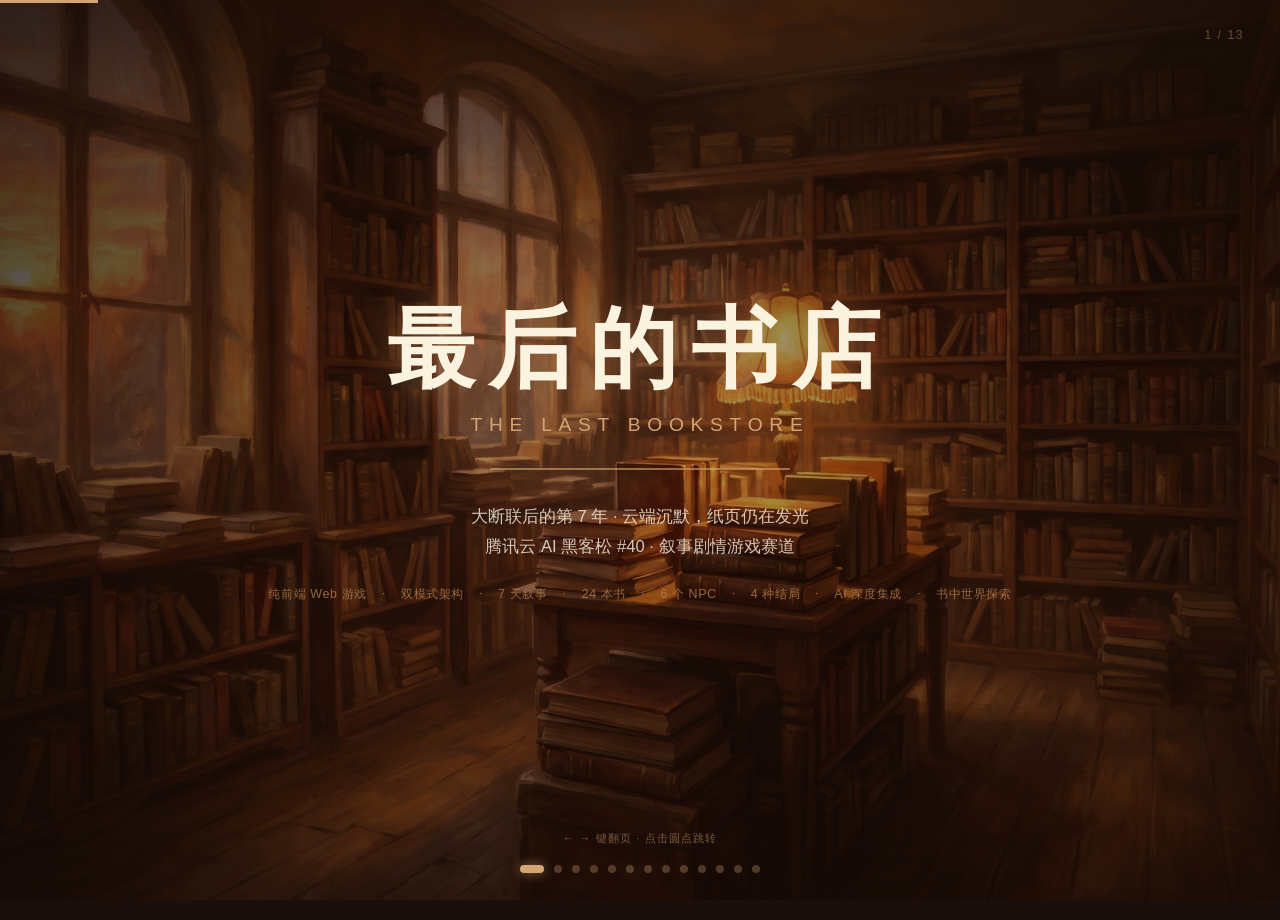
==== commit 4a42149d: "合并队友 PPT v2 内容 + 书中剧场福尔摩斯截图 合并队友 presentation-v2.html 中的有效新内容到 self-contained presentation.html：  **" ====
--- a/presentation.html
+++ b/presentation.html
@@ -103,7 +103,7 @@
   width: clamp(120px, 25vw, 300px);
   height: 2px;
   background: var(--tan);
-  margin: 2em 0;
+  margin: 2em auto;
   opacity: 0.6;
 }
 .cover-desc {
@@ -116,9 +116,9 @@
 .cover-tags {
   display: flex; gap: 1.2em; flex-wrap: wrap; justify-content: center;
   margin-top: 2em;
-  font-size: 0.8rem;
+  font-size: 0.78rem;
   color: var(--golden);
-  opacity: 0.7;
+  opacity: 0.75;
   letter-spacing: 0.05em;
 }
 
@@ -163,7 +163,7 @@
 .col-text { flex: 1; min-width: 0; }
 .col-img  { flex: 1; min-width: 0; display: flex; align-items: center; justify-content: center; }
 .col-img img {
-  width: 100%; max-height: 55vh;
+  width: 100%; max-height: 52vh;
   object-fit: contain;
   border-radius: 8px;
   border: 1px solid rgba(212,165,116,0.25);
@@ -210,6 +210,11 @@
   flex: 1; min-width: 200px;
   position: relative; overflow: hidden;
 }
+.ending-card::before {
+  content: '';
+  position: absolute; top: 0; left: 0; right: 0;
+  height: 4px;
+}
 .ending-tag {
   font-size: 0.65rem; letter-spacing: 0.1em;
   font-weight: 700; margin-bottom: 0.6em;
@@ -236,7 +241,7 @@
   border-radius: 12px;
   padding: 2vmin 1.5vmin;
   text-align: center;
-  flex: 1; min-width: 140px;
+  flex: 1; min-width: 120px;
 }
 .flow-step-icon { font-size: 1.6rem; margin-bottom: 0.3em; }
 .flow-step-title { font-size: 0.95rem; color: var(--cream); font-weight: 600; margin-bottom: 0.3em; }
@@ -315,7 +320,7 @@
   border: 1px solid rgba(212,165,116,0.12);
   border-radius: 8px;
   text-align: center;
-  font-size: 0.78rem;
+  font-size: 0.76rem;
   color: var(--cream);
   margin-bottom: 2vmin;
 }
@@ -326,116 +331,19 @@
   margin-bottom: -1vmin; font-weight: 300;
 }
 
-/* ════════════════ VN Layout Demo ════════════════ */
-.vn-demo {
-  display: flex;
-  width: 100%;
-  max-width: 900px;
-  height: 400px;
+/* ════════════════ Highlight Box ════════════════ */
+.highlight-box {
+  background: rgba(255,248,225,0.04);
+  border: 1px solid rgba(212,165,116,0.18);
   border-radius: 12px;
-  overflow: hidden;
-  border: 1px solid rgba(212,165,116,0.3);
-  position: relative;
-}
-.vn-left {
-  width: 45%;
-  background: linear-gradient(135deg, #1a1008 0%, #2a1f10 100%);
-  display: flex;
-  align-items: center;
-  justify-content: center;
-  position: relative;
-}
-.vn-left-inner {
-  text-align: center;
-}
-.vn-portrait-placeholder {
-  width: 120px;
-  height: 160px;
-  background: linear-gradient(180deg, #3a2a1a 0%, #2a1a0a 100%);
-  border-radius: 8px;
-  display: flex;
-  align-items: center;
-  justify-content: center;
-  font-size: 3rem;
-  border: 1px solid rgba(212,165,116,0.3);
-  box-shadow: 0 0 30px rgba(184,132,78,0.3);
-  animation: breathe 3s ease-in-out infinite;
-}
-@keyframes breathe {
-  0%, 100% { transform: scale(1); }
-  50% { transform: scale(1.02); }
-}
-.vn-left-label {
-  font-size: 0.7rem;
-  color: var(--golden);
-  margin-top: 0.8em;
-  letter-spacing: 0.1em;
-}
-.vn-right {
-  width: 55%;
-  background: linear-gradient(135deg, #2a1f10 0%, #1a1008 100%);
   padding: 2vmin;
-  display: flex;
-  flex-direction: column;
-  justify-content: flex-end;
-}
-.vn-nameplate {
-  font-size: 0.8rem;
-  color: var(--tan);
-  font-weight: 600;
-  margin-bottom: 0.5em;
-  padding-bottom: 0.5em;
-  border-bottom: 1px solid rgba(212,165,116,0.2);
-}
-.vn-text {
-  font-size: 0.85rem;
-  color: var(--cream);
-  line-height: 1.8;
-  min-height: 80px;
-}
-.vn-hint {
-  font-size: 0.65rem;
-  color: var(--golden);
-  opacity: 0.5;
-  margin-top: 1em;
-  text-align: right;
-}
-.vn-divider {
-  position: absolute;
-  top: 10%;
-  bottom: 10%;
-  left: 45%;
-  width: 1px;
-  background: linear-gradient(180deg, transparent, rgba(212,165,116,0.3), transparent);
-}
-
-/* ════════════════ Book Theater Features ════════════════ */
-.bt-feature-grid {
-  display: flex; gap: 1.5vmin; width: 100%;
-  flex-wrap: wrap;
-}
-.bt-feature {
-  flex: 1;
-  min-width: 200px;
-  background: rgba(255,248,225,0.04);
-  border: 1px solid rgba(212,165,116,0.12);
-  border-radius: 10px;
-  padding: 1.5vmin;
-}
-.bt-feature-icon {
-  font-size: 1.5rem;
-  margin-bottom: 0.5em;
-}
-.bt-feature-title {
-  font-size: 0.9rem;
-  color: var(--cream);
-  font-weight: 600;
-  margin-bottom: 0.3em;
-}
-.bt-feature-desc {
-  font-size: 0.75rem;
-  color: var(--warm-gray);
-  line-height: 1.6;
+  font-size: 0.82rem;
+  color: rgba(250,243,224,0.85);
+  line-height: 1.85;
+}
+.highlight-box.accent {
+  border-color: rgba(184,132,78,0.45);
+  background: rgba(184,132,78,0.06);
 }
 
 /* ════════════════ Navigation ════════════════ */
@@ -488,9 +396,6 @@
   .tech-grid { grid-template-columns: 1fr; }
   .slide { padding: 6vmin 4vmin; }
   .section-bar { height: 28px; }
-  .vn-demo { height: 300px; flex-direction: column; }
-  .vn-left, .vn-right { width: 100%; }
-  .vn-divider { display: none; }
 }
 </style>
 </head>
@@ -516,17 +421,14 @@
       腾讯云 AI 黑客松 #40 · 叙事剧情游戏赛道
     </div>
     <div class="cover-tags">
-      <span>纯前端 Web 游戏</span>
-      <span>·</span>
-      <span>7 天叙事</span>
-      <span>·</span>
-      <span>24 本书</span>
-      <span>·</span>
-      <span>6 个 NPC</span>
-      <span>·</span>
-      <span>4 种结局</span>
-      <span>·</span>
-      <span>AI 深度集成</span>
+      <span>纯前端 Web 游戏</span> <span>·</span>
+      <span>双模式架构</span> <span>·</span>
+      <span>7 天叙事</span> <span>·</span>
+      <span>24 本书</span> <span>·</span>
+      <span>6 个 NPC</span> <span>·</span>
+      <span>4 种结局</span> <span>·</span>
+      <span>AI 深度集成</span> <span>·</span>
+      <span>书中世界探索</span>
     </div>
   </div>
 </div>
@@ -544,7 +446,7 @@
       <span class="section-sub">当你拥有镇上最后一间书店，书成了最珍贵的记忆载体</span>
     </div>
     <div class="two-col">
-      <div class="col-text" style="font-size:0.9rem;line-height:2;color:rgba(250,243,224,0.85);">
+      <div class="col-text" style="font-size:0.88rem;line-height:2;color:rgba(250,243,224,0.86);">
         <p style="margin-bottom:1em;"><b style="color:var(--tan)">🗺 世界观</b> — 204X 年，"大断联"降临：全球网络、服务器、电子设备同时永久失效。人类一夜之间回到 analog 时代。</p>
         <p style="margin-bottom:1em;"><b style="color:var(--tan)">📖 纸质书</b>成为最珍贵的知识载体。橡木镇只剩一间还在营业的书店——你继承的「<b style="color:var(--tan)">墨香书店</b>」。</p>
         <p style="margin-bottom:1em;"><b style="color:var(--tan)">👤 你扮演</b>祖父的书店继承人。他的信里写着：</p>
@@ -553,8 +455,9 @@
         </p>
         <p><b style="color:var(--tan)">🎯 目标：</b>7 天内，为每位来访者推荐合适的书，累积希望值（Hope），改变小镇的命运。</p>
       </div>
-      <div class="col-img">
-        <img src="assets/screenshots-new/01-title.png" alt="标题画面">
+      <div class="col-img" style="flex-direction:column;gap:1.2vmin;">
+        <img src="assets/screenshots-new/01-title.png" alt="标题画面" style="max-height:26vh;">
+        <img src="assets/game-screenshot-2.png" alt="游戏场景" style="max-height:26vh;" onerror="this.style.display='none'">
       </div>
     </div>
   </div>
@@ -573,35 +476,15 @@
       <span class="section-sub">倾听 → 理解 → 推荐 → 改变</span>
     </div>
     <div class="flow-row">
-      <div class="flow-step">
-        <div class="flow-step-icon">🌅</div>
-        <div class="flow-step-title">每日清晨</div>
-        <div class="flow-step-desc">叙事过场<br>了解当日背景与目标</div>
-      </div>
+      <div class="flow-step"><div class="flow-step-icon">🌅</div><div class="flow-step-title">每日清晨</div><div class="flow-step-desc">叙事过场<br>了解当日背景与目标</div></div>
       <div class="flow-arrow">→</div>
-      <div class="flow-step">
-        <div class="flow-step-icon">🔔</div>
-        <div class="flow-step-title">门铃响起</div>
-        <div class="flow-step-desc">NPC 来访<br>倾听他们的故事</div>
-      </div>
+      <div class="flow-step"><div class="flow-step-icon">🔔</div><div class="flow-step-title">门铃响起</div><div class="flow-step-desc">NPC 来访<br>倾听他们的故事</div></div>
       <div class="flow-arrow">→</div>
-      <div class="flow-step">
-        <div class="flow-step-icon">💬</div>
-        <div class="flow-step-title">对话选择</div>
-        <div class="flow-step-desc">3 分支选项<br>或 AI 自由交谈</div>
-      </div>
+      <div class="flow-step"><div class="flow-step-icon">💬</div><div class="flow-step-title">对话选择</div><div class="flow-step-desc">3 分支选项<br>或 AI 自由交谈</div></div>
       <div class="flow-arrow">→</div>
-      <div class="flow-step">
-        <div class="flow-step-icon">📚</div>
-        <div class="flow-step-title">推荐书籍</div>
-        <div class="flow-step-desc">24 本书中选一本<br>匹配度即时反馈</div>
-      </div>
+      <div class="flow-step"><div class="flow-step-icon">📚</div><div class="flow-step-title">推荐书籍</div><div class="flow-step-desc">24 本书中选一本<br>匹配度即时反馈</div></div>
       <div class="flow-arrow">→</div>
-      <div class="flow-step">
-        <div class="flow-step-icon">🌙</div>
-        <div class="flow-step-title">打烊纪录</div>
-        <div class="flow-step-desc">AI 生成店主日记<br>更新希望值</div>
-      </div>
+      <div class="flow-step"><div class="flow-step-icon">🌙</div><div class="flow-step-title">打烊纪录</div><div class="flow-step-desc">AI 生成店主日记<br>更新希望值</div></div>
     </div>
     <div class="ss-caption">游戏对话界面预览</div>
     <div class="col-img" style="max-width:850px;">
@@ -623,56 +506,26 @@
       <span class="section-sub">每个来访者带着各自的困境，每本书都可能改变一个人的人生轨迹</span>
     </div>
     <div class="card-grid" style="margin-bottom:1.5vmin;">
-      <div class="card">
-        <div class="card-color-bar" style="background:var(--red)"></div>
-        <div class="card-title">林月</div>
-        <div class="card-tag">年轻母亲</div>
-        <div class="card-desc">疲惫迷茫<br>寻找生活的意义</div>
-      </div>
-      <div class="card">
-        <div class="card-color-bar" style="background:var(--golden)"></div>
-        <div class="card-title">陈伯</div>
-        <div class="card-tag">孤独老农</div>
-        <div class="card-desc">怀念过去<br>担忧传统的消逝</div>
-      </div>
-      <div class="card">
-        <div class="card-color-bar" style="background:var(--green)"></div>
-        <div class="card-title">小明</div>
-        <div class="card-tag">自卑小孩</div>
-        <div class="card-desc">好奇心旺盛<br>却缺乏自信</div>
-      </div>
-      <div class="card">
-        <div class="card-color-bar" style="background:var(--blue)"></div>
-        <div class="card-title">李医生</div>
-        <div class="card-tag">超负荷医生</div>
-        <div class="card-desc">职业倦怠<br>质疑自己的选择</div>
-      </div>
-      <div class="card">
-        <div class="card-color-bar" style="background:var(--purple)"></div>
-        <div class="card-title">方小姐</div>
-        <div class="card-tag">迷惘诗人</div>
-        <div class="card-desc">在现实与理想<br>之间挣扎</div>
-      </div>
-      <div class="card">
-        <div class="card-color-bar" style="background:#C9A227"></div>
-        <div class="card-title">旅人</div>
-        <div class="card-tag">神秘访客</div>
-        <div class="card-desc">隐藏着与祖父<br>有关的秘密</div>
-      </div>
+      <div class="card"><div class="card-color-bar" style="background:var(--red)"></div><div class="card-title">林月</div><div class="card-tag">年轻母亲</div><div class="card-desc">疲惫迷茫<br>寻找生活的意义</div></div>
+      <div class="card"><div class="card-color-bar" style="background:var(--golden)"></div><div class="card-title">陈伯</div><div class="card-tag">孤独老农</div><div class="card-desc">怀念过去<br>担忧传统的消逝</div></div>
+      <div class="card"><div class="card-color-bar" style="background:var(--green)"></div><div class="card-title">小明</div><div class="card-tag">自卑小孩</div><div class="card-desc">好奇心旺盛<br>却缺乏自信</div></div>
+      <div class="card"><div class="card-color-bar" style="background:var(--blue)"></div><div class="card-title">李医生</div><div class="card-tag">超负荷医生</div><div class="card-desc">职业倦怠<br>质疑自己的选择</div></div>
+      <div class="card"><div class="card-color-bar" style="background:var(--purple)"></div><div class="card-title">方小姐</div><div class="card-tag">迷惘诗人</div><div class="card-desc">在现实与理想<br>之间挣扎</div></div>
+      <div class="card"><div class="card-color-bar" style="background:#C9A227"></div><div class="card-title">旅人</div><div class="card-tag">神秘访客</div><div class="card-desc">隐藏着与祖父<br>有关的秘密</div></div>
     </div>
     <div class="two-col">
       <div class="col-text" style="font-size:0.8rem;line-height:1.8;">
         <p style="color:var(--golden);margin-bottom:0.5em;">📅 7 天叙事弧线</p>
         <p>Day 1 <span class="mood">忐忑</span> · 林月(初) + 陈伯(初)</p>
         <p>Day 2 <span class="mood">不安</span> · 小明(初) + 李医生(初)</p>
-        <p>Day 3 <span class="mood">紧张</span> · 方小姐(初) + 林月(回)</p>
-        <p>Day 4 <span class="mood">低落</span> · 陈伯(回) + 小明(回)</p>
-        <p>Day 5 <span class="mood">疲惫</span> · 李医生(回) + 方小姐(回) <span class="key">⚡转折</span></p>
-        <p>Day 6 <span class="mood">希望</span> · 旅人(条件) + 随机回访</p>
-        <p>Day 7 <span class="mood">坚定</span> · 最深互动 NPC 最终回访 <span class="key">终章</span></p>
+        <p>Day 3 <span class="mood">紧张</span>（转折）· 方小姐(初) + 林月(回)</p>
+        <p>Day 4 <span class="mood">低落</span>（低谷）· 陈伯(回) + 小明(回)</p>
+        <p>Day 5 <span class="mood">疲惫</span> <span class="key">⚡ 突变</span> · 李医生(回) + 方小姐(回)</p>
+        <p>Day 6 <span class="mood">希望</span>（上升）· 旅人(条件) + 随机回访</p>
+        <p>Day 7 <span class="mood">坚定</span> <span class="key">终章</span> · 最深互动 NPC 最终回访</p>
       </div>
       <div class="col-img">
-        <img src="assets/screenshots-new/12-npc-portrait.png" alt="NPC 对话立绘" onerror="this.parentElement.innerHTML='<div style=\'color:var(--golden);font-size:0.9em;text-align:center;padding:3em;\'>🖼 NPC 对话立绘截图</div>'">
+        <img src="assets/screenshots-new/12-npc-portrait.png" alt="NPC 对话立绘">
       </div>
     </div>
   </div>
@@ -695,7 +548,7 @@
         <img src="assets/screenshots-new/05-bookshelf.png" alt="书架界面">
       </div>
       <div class="col-text" style="font-size:0.78rem;line-height:1.7;">
-        <p style="color:var(--golden);font-size:0.9rem;margin-bottom:0.8em;">📚 四大分类，每类 6 本</p>
+        <p style="color:var(--golden);font-size:0.9rem;margin-bottom:0.8em;">📊 四大分类，每类 6 本</p>
         <p><b style="color:var(--tan)">文学小说</b> — 小王子 · 挪威的森林 · 月亮与六便士 · 百年孤独 · 活着 · 局外人</p>
         <p><b style="color:var(--tan)">哲学思辨</b> — 活出生命的意义 · 悉达多 · 苏菲的世界 · 瓦尔登湖 · 被讨厌的勇气 · 沉思录</p>
         <p><b style="color:var(--tan)">心理成长</b> — 自卑与超越 · 非暴力沟通 · 也许你该找个人聊聊 · 心流 · 共情的力量 · 思考，快与慢</p>
@@ -703,7 +556,6 @@
         <p style="margin-top:1em;color:var(--golden);">🎯 匹配等级与影响</p>
         <p>🌟 <b style="color:var(--tan)">完美匹配</b> → Hope <b style="color:#5f5">+8~12</b></p>
         <p>✅ <b style="color:var(--tan)">好推荐</b> → Hope +4~7</p>
-        <p>➖ <b style="color:var(--tan)">一般</b> → Hope +1~2</p>
         <p>❌ <b style="color:var(--tan)">不匹配</b> → Hope <b style="color:#f55">-3~-5</b></p>
       </div>
     </div>
@@ -711,7 +563,7 @@
 </div>
 
 <!-- ═══════════════════════════════════════════════
-  SLIDE 5 — 书中剧场 v4.0（新增）
+  SLIDE 5 — 书中剧场：进入书中世界
   ═══════════════════════════════════════════════ -->
 <div class="slide" data-index="5">
   <div class="bg-gradient"></div>
@@ -719,46 +571,34 @@
     <div class="section-header">
       <span class="section-bar"></span>
       <span class="section-num">05</span>
-      <span class="section-title">书中剧场 v4.0 — 视觉小说体验</span>
-      <span class="section-sub">左立绘 + 右对话框，沉浸式进入书中世界与角色对话</span>
-    </div>
-
-    <!-- VN Layout Demo -->
-    <div class="vn-demo" style="margin-bottom: 2vmin;">
-      <div class="vn-left">
-        <div class="vn-left-inner">
-          <div class="vn-portrait-placeholder">🧑</div>
-          <div class="vn-left-label">角色立绘 · 呼吸动画</div>
-        </div>
-      </div>
-      <div class="vn-divider"></div>
-      <div class="vn-right">
-        <div class="vn-nameplate">🔊 福尔摩斯</div>
-        <div class="vn-text">"亲爱的华生，你都知道我的方法——观察，推理，再观察。这桩案子的关键在于..."</div>
-        <div class="vn-hint">▸ 点击继续...</div>
-      </div>
-    </div>
-
-    <div class="bt-feature-grid">
-      <div class="bt-feature">
-        <div class="bt-feature-icon">🎭</div>
-        <div class="bt-feature-title">写实角色立绘</div>
-        <div class="bt-feature-desc">19世纪侦探素描风格（福尔摩斯）<br>写实肖像风格（小王子角色）<br>PIL 去白底 + 呼吸/淡入动画</div>
-      </div>
-      <div class="bt-feature">
-        <div class="bt-feature-icon">🏞</div>
-        <div class="bt-feature-title">场景背景</div>
-        <div class="bt-feature-desc">每本书有专属场景图<br>贝克街221B / B612星球<br>增强沉浸感</div>
-      </div>
-      <div class="bt-feature">
-        <div class="bt-feature-icon">💬</div>
-        <div class="bt-feature-title">多角色对话</div>
-        <div class="bt-feature-desc">同一剧场可与多个角色对话<br>立绘平滑过渡<br>自由提问或卡片式快捷对话</div>
-      </div>
-      <div class="bt-feature">
-        <div class="bt-feature-icon">🤖</div>
-        <div class="bt-feature-title">AI 自由对话</div>
-        <div class="bt-feature-desc">不止预设剧情<br>和书中角色实时 AI 对话<br>有 Key 走 LLM，无 Key 有 fallback</div>
+      <span class="section-title">书中剧场 — 自由探索书籍世界</span>
+      <span class="section-sub">左立绘 + 右对话框，沉浸式进入书中世界与角色 AI 对话</span>
+    </div>
+    <!-- 书中剧场实机截图（用户提供的福尔摩斯截图） -->
+    <div class="col-img" style="max-width:900px;margin-bottom:1.5vmin;">
+      <img src="assets/book-theater-holmes.jpg" alt="书中剧场实机截图 — 福尔摩斯探案集" style="border-radius:10px;border:1px solid rgba(212,165,116,0.35);box-shadow:0 12px 60px rgba(0,0,0,0.65);">
+    </div>
+    <div class="ss-caption" style="text-align:center;margin-bottom:2vmin;">📸 书中剧场实机截图 —— 《福尔摩斯探案集》：左立绘（写实风格）+ 右对话面板 + 场景背景</div>
+    <div class="card-grid">
+      <div class="card">
+        <div class="card-icon">🎭</div>
+        <div class="card-title">写实角色立绘</div>
+        <div class="card-desc">19世纪侦探素描风格<br>PIL 去白底处理<br>呼吸动画 + 淡入效果</div>
+      </div>
+      <div class="card">
+        <div class="card-icon">🏞</div>
+        <div class="card-title">沉浸式场景背景</div>
+        <div class="card-desc">贝克街 221B / B612 星球<br>每本书专属氛围<br>CSS 渐变 / 图片背景</div>
+      </div>
+      <div class="card">
+        <div class="card-icon">💬</div>
+        <div class="card-title">多角色自由对话</div>
+        <div class="card-desc">福尔摩斯 / 华生 / 雷斯垂德<br>卡片快捷对话 + AI 自由提问<br>防剧透 LLM 设计</div>
+      </div>
+      <div class="card">
+        <div class="card-icon">📖</div>
+        <div class="card-title">首批剧场书目</div>
+        <div class="card-desc">《福尔摩斯探案集》— 密室谋杀案<br>《小王子》— 孤独与爱的哲学<br>持续扩展中...</div>
       </div>
     </div>
   </div>
@@ -777,30 +617,17 @@
       <span class="section-sub">从对话到日记，AI 贯穿游戏全流程，增强沉浸感与可重玩性</span>
     </div>
     <div class="card-grid" style="margin-bottom:2vmin;">
-      <div class="card">
-        <div class="card-icon">💬</div>
-        <div class="card-title">NPC 自由交谈</div>
-        <div class="card-desc">阿里云百炼 qwen-plus<br>流式打字机效果<br>实时角色扮演对话</div>
-      </div>
-      <div class="card">
-        <div class="card-icon">🤖</div>
-        <div class="card-title">书籍 AI 导读</div>
-        <div class="card-desc">与"作者灵魂"对话<br>根据书籍主题生成回复<br>深挖书中哲理</div>
-      </div>
-      <div class="card">
-        <div class="card-icon">📝</div>
-        <div class="card-title">每日店主日记</div>
-        <div class="card-desc">根据当日希望值/事件<br>AI 生成治愈向日记<br>个性化叙事收尾</div>
-      </div>
-      <div class="card">
-        <div class="card-icon">🎨</div>
-        <div class="card-title">AI 素材生成</div>
-        <div class="card-desc">Matrix AI 出图/出音乐<br>6 NPC 写实立绘 + 24 封面<br>4 BGM + 4 SFX<br>3 书中剧场角色立绘</div>
-      </div>
-    </div>
-    <div class="ss-caption">书中剧场 AI 对话界面</div>
-    <div class="col-img" style="max-width:800px;">
-      <img src="assets/screenshots-new/07-book-theater.png" alt="书中剧场截图" onerror="this.parentElement.innerHTML='<div style=\'color:var(--golden);font-size:0.9em;text-align:center;padding:2em;\'>🖼 书中剧场截图</div>'">
+      <div class="card"><div class="card-icon">💬</div><div class="card-title">NPC 自由交谈</div><div class="card-desc">阿里云百炼 qwen-plus<br>流式打字机效果<br>实时角色扮演对话</div></div>
+      <div class="card"><div class="card-icon">🤖</div><div class="card-title">书籍 AI 导读</div><div class="card-desc">与"作者灵魂"对话<br>根据书籍主题生成回复<br>深挖书中哲理</div></div>
+      <div class="card"><div class="card-icon">📝</div><div class="card-title">每日店主日记</div><div class="card-desc">根据当日希望值/事件<br>AI 生成治愈向日记<br>个性化叙事收尾</div></div>
+      <div class="card"><div class="card-icon">🧠</div><div class="card-title">情感识别匹配</div><div class="card-desc">NLP 情绪意图分类<br>8 类情感标签<br>动态调整推荐逻辑</div></div>
+      <div class="card"><div class="card-icon">🎨</div><div class="card-title">AI 素材生成</div><div class="card-desc">Matrix AI 出图/出音乐<br>6 NPC 写实立绘 + 24 封面<br>3 书中剧场立绘 + 4 BGM</div></div>
+    </div>
+    <div style="display:flex;justify-content:center;gap:2em;font-size:0.72rem;color:var(--warm-gray);margin-top:1vmin;flex-wrap:wrap;">
+      <span>🔑 API：<b style="color:var(--tan)">阿里云 DashScope</b></span>
+      <span>🧠 模型：<b style="color:var(--tan)">qwen-plus</b>（128K 上下文）</span>
+      <span>🌊 全流式 SSE 调用</span>
+      <span>🛡 全面降级 fallback</span>
     </div>
   </div>
 </div>
@@ -818,19 +645,20 @@
       <span class="section-sub">7 天从忐忑到坚定，希望值的每一次变化都在重塑小镇的命运</span>
     </div>
     <table class="data-table">
-      <thead>
-        <tr><th>Day</th><th>情绪基调</th><th>NPC 排期</th><th>叙事要点</th><th>剧情权重</th></tr>
-      </thead>
+      <thead><tr><th>Day</th><th>情绪基调</th><th>NPC 排期</th><th>叙事要点</th><th>剧情权重</th></tr></thead>
       <tbody>
         <tr><td style="color:var(--tan);font-weight:700">Day 1</td><td class="mood">忐忑</td><td>林月(初) + 陈伯(初)</td><td>首次开店，面对陌生访客</td><td style="color:var(--warm-gray)">开场</td></tr>
         <tr><td style="color:var(--tan);font-weight:700">Day 2</td><td class="mood">不安</td><td>小明(初) + 李医生(初)</td><td>试探人心，积累信任</td><td style="color:var(--warm-gray)">累积</td></tr>
-        <tr><td style="color:var(--tan);font-weight:700">Day 3</td><td class="mood">紧张</td><td>方小姐(初) + 林月(回)</td><td>暗流涌动，回访 NPC 开始变化</td><td style="color:var(--golden)">转折</td></tr>
-        <tr><td style="color:var(--tan);font-weight:700">Day 4</td><td class="mood">低落</td><td>陈伯(回) + 小明(回)</td><td>裂缝出现，考验店主耐心</td><td style="color:var(--red)">低谷</td></tr>
-        <tr><td style="color:var(--tan);font-weight:700">Day 5</td><td class="mood">疲惫</td><td>李医生(回) + 方小姐(回)</td><td>关键转折点，旅人出现条件达成</td><td class="key">⚡ 突变</td></tr>
-        <tr><td style="color:var(--tan);font-weight:700">Day 6</td><td class="mood">希望</td><td>旅人(条件) + 随机回访</td><td>曙光照进书店，秘密逐渐揭露</td><td style="color:var(--green)">上升</td></tr>
-        <tr><td style="color:var(--tan);font-weight:700">Day 7</td><td class="mood">坚定</td><td>最深互动 NPC 最终回访</td><td>终章：所有选择在此揭晓</td><td class="key">结局</td></tr>
+        <tr><td style="color:var(--tan);font-weight:700">Day 3</td><td class="mood">紧张</td><td>方小姐(初) + 林月(回)</td><td>暗流涌动，回访开始变化</td><td style="color:var(--golden)">转折</td></tr>
+        <tr><td style="color:var(--tan);font-weight:700">Day 4</td><td class="mood">低落</td><td>陈伯(回) + 小明(回)</td><td>裂缝出现，考验耐心</td><td style="color:var(--red)">低谷</td></tr>
+        <tr><td style="color:var(--tan);font-weight:700">Day 5</td><td class="mood">疲惫</td><td>李医生(回) + 方小姐(回)</td><td>关键转折点，旅人条件达成</td><td class="key">⚡ 突变</td></tr>
+        <tr><td style="color:var(--tan);font-weight:700">Day 6</td><td class="mood">希望</td><td>旅人(条件) + 随机回访</td><td>曙光照进书店，秘密揭露</td><td style="color:var(--green)">上升</td></tr>
+        <tr><td style="color:var(--tan);font-weight:700">Day 7</td><td class="mood">坚定</td><td>最深互动 NPC 最终回访</td><td>终章：所有选择揭晓</td><td class="key">结局</td></tr>
       </tbody>
     </table>
+    <div class="col-img" style="max-width:800px;margin-top:1.5vmin;">
+      <img src="assets/narrative-arc.png" alt="叙事弧线示意图" onerror="this.style.display='none'">
+    </div>
   </div>
 </div>
 
@@ -850,25 +678,25 @@
       <div class="ending-card">
         <div class="ending-tag" style="background:rgba(93,78,138,0.3);color:#b8a8d8;">HIDDEN ENDING</div>
         <div class="ending-title">🌙 最后的读者</div>
-        <div class="ending-cond">条件：days≥7 + metTraveler<br>totalPerfect≥5 + hope≥60</div>
+        <div class="ending-cond">days≥7 + metTraveler<br>totalPerfect≥5 + hope≥60</div>
         <div class="ending-desc">旅人留下的旧书里夹着一张泛黄的纸条，字迹是你祖父的。原来你一直等待的最后一个读者，是过去的自己。</div>
       </div>
       <div class="ending-card">
         <div class="ending-tag" style="background:rgba(224,122,95,0.3);color:#f0a090;">TRUE ENDING</div>
         <div class="ending-title">🌟 点燃希望</div>
-        <div class="ending-cond">条件：days≥6 + hope≥80<br>totalPerfect≥4 + metTraveler</div>
+        <div class="ending-cond">days≥6 + hope≥80<br>totalPerfect≥4 + metTraveler</div>
         <div class="ending-desc">整个小镇都变了。书店的灯光重新亮起，你的每一个选择共同点燃了一个社区对未来的希望。</div>
       </div>
       <div class="ending-card">
         <div class="ending-tag" style="background:rgba(184,132,78,0.3);color:#d4b884;">GOOD ENDING</div>
         <div class="ending-title">🏠 守望者</div>
-        <div class="ending-cond">条件：days≥5<br>hope 60–79</div>
+        <div class="ending-cond">days≥5 · hope 60–79</div>
         <div class="ending-desc">你让几个人不再孤单。虽然前路漫长，但你决定守在这里，守到他们回来。</div>
       </div>
       <div class="ending-card">
         <div class="ending-tag" style="background:rgba(139,123,110,0.3);color:#bbb;">NORMAL ENDING</div>
         <div class="ending-title">📖 平凡日子</div>
-        <div class="ending-cond">条件：days≥3<br>hope 40–59</div>
+        <div class="ending-cond">days≥3 · hope 40–59</div>
         <div class="ending-desc">你只是个守店的。日子波澜不惊，但书还在，书店还在，这已经足够了。</div>
       </div>
     </div>
@@ -876,7 +704,7 @@
 </div>
 
 <!-- ═══════════════════════════════════════════════
-  SLIDE 9 — 技术架构
+  SLIDE 9 — 双模式架构（队友新增）
   ═══════════════════════════════════════════════ -->
 <div class="slide" data-index="9">
   <div class="bg-gradient"></div>
@@ -884,62 +712,130 @@
     <div class="section-header">
       <span class="section-bar"></span>
       <span class="section-num">09</span>
+      <span class="section-title">双模式：书店经营 × 书中世界探索</span>
+      <span class="section-sub">保持原有 UI 设计不变，零破坏性升级——书架上的书不再只是装饰</span>
+    </div>
+    <div class="two-col" style="margin-bottom:2vmin;">
+      <div class="col-text" style="display:flex;flex-direction:column;gap:1.5vmin;">
+        <div class="highlight-box">
+          <b>📖 经典模式（保留不变）</b><br>
+          书店经营模拟 · 7天循环 · 6 NPC · 24本书 · 4结局<br>
+          AI 对话 · 店主日记 · 场景特效 · BGM
+        </div>
+        <div class="highlight-box accent">
+          <b>🔍 探索模式（v7.0 全新）</b><br>
+          点击书架书脊 → 选角色代入 → 进入书中世界<br>
+          LLM 驱动自由对话 · 写实风格立绘 · 专属场景背景<br>
+          防剧透设计 · 前情提要 · 线索追踪
+        </div>
+      </div>
+      <div class="col-text">
+        <div class="flow-row" style="margin-top:0;">
+          <div class="flow-step"><div class="flow-step-icon">📚</div><div class="flow-step-title">书架选书</div><div class="flow-step-desc">点击红色书脊<br>"福尔摩斯的血渍"</div></div>
+          <div class="flow-arrow">→</div>
+          <div class="flow-step"><div class="flow-step-icon">🎭</div><div class="flow-step-title">选择角色</div><div class="flow-step-desc">福尔摩斯 / 华生<br>点击"代入这个角色"</div></div>
+          <div class="flow-arrow">→</div>
+          <div class="flow-step"><div class="flow-step-icon">📋</div><div class="flow-step-title">角色设定卡</div><div class="flow-step-desc">身份 · 专长 · 性格<br>人际关系 · 开局信息</div></div>
+          <div class="flow-arrow">→</div>
+          <div class="flow-step"><div class="flow-step-icon">🚪</div><div class="flow-step-title">进入世界</div><div class="flow-step-desc">场景背景切换<br>BGM + 立绘登场</div></div>
+        </div>
+        <div class="flow-row" style="margin-top:1vmin;">
+          <div class="flow-step"><div class="flow-step-icon">💬</div><div class="flow-step-title">自由探索</div><div class="flow-step-desc">LLM 角色对话<br>卡片快捷 + 自由提问</div></div>
+          <div class="flow-arrow">→</div>
+          <div class="flow-step"><div class="flow-step-icon">🔄</div><div class="flow-step-title">切换场景</div><div class="flow-step-desc">4 个独立场景<br>各有独特氛围背景</div></div>
+          <div class="flow-arrow">→</div>
+          <div class="flow-step"><div class="flow-step-icon">🚪</div><div class="flow-step-title">返回书店</div><div class="flow-step-desc">随时离开世界<br>可重新进入</div></div>
+        </div>
+      </div>
+    </div>
+  </div>
+</div>
+
+<!-- ═══════════════════════════════════════════════
+  SLIDE 10 — 技术架构（增强版）
+  ═══════════════════════════════════════════════ -->
+<div class="slide" data-index="10">
+  <div class="bg-gradient"></div>
+  <div class="slide-content">
+    <div class="section-header">
+      <span class="section-bar"></span>
+      <span class="section-num">10</span>
       <span class="section-title">技术架构与亮点</span>
-      <span class="section-sub">零构建 · 纯前端 · 离线可玩 · AI 深度集成</span>
+      <span class="section-sub">零构建 · 双模式 · 纯前端 · AI 深度集成 · 离线可玩</span>
     </div>
     <div class="arch-row">
-      <div class="arch-block">Engine<br><span style="font-size:0.65rem;color:var(--warm-gray)">状态机</span></div>
-      <div class="arch-block">Renderer<br><span style="font-size:0.65rem;color:var(--warm-gray)">渲染层</span></div>
-      <div class="arch-block">Game<br><span style="font-size:0.65rem;color:var(--warm-gray)">控制器</span></div>
-      <div class="arch-block">AI<br><span style="font-size:0.65rem;color:var(--warm-gray)">LLM 层</span></div>
-      <div class="arch-block">BookTheater<br><span style="font-size:0.65rem;color:var(--warm-gray)">VN 引擎</span></div>
-      <div class="arch-block">Audio<br><span style="font-size:0.65rem;color:var(--warm-gray)">音乐音效</span></div>
+      <div class="arch-block">Engine<br><span style="font-size:0.62rem;color:var(--warm-gray)">经典状态机</span></div>
+      <div class="arch-block" style="border-color:var(--golden);box-shadow:0 0 12px rgba(184,132,78,0.25)">BookTheater<br><span style="font-size:0.62rem;color:var(--golden)">VN 探索状态机</span></div>
+      <div class="arch-block">Renderer<br><span style="font-size:0.62rem;color:var(--warm-gray)">渲染层</span></div>
+      <div class="arch-block" style="border-color:var(--golden);box-shadow:0 0 12px rgba(184,132,78,0.25)">Portrait<br><span style="font-size:0.62rem;color:var(--golden)">立绘引擎</span></div>
+      <div class="arch-block">Game<br><span style="font-size:0.62rem;color:var(--warm-gray)">控制器</span></div>
+      <div class="arch-block">LLM<br><span style="font-size:0.62rem;color:var(--warm-gray)">AI 对话层</span></div>
+      <div class="arch-block">Scene<br><span style="font-size:0.62rem;color:var(--warm-gray)">场景特效</span></div>
+      <div class="arch-block">Audio<br><span style="font-size:0.62rem;color:var(--warm-gray)">音乐音效</span></div>
     </div>
     <div class="arch-bar">
-      Data Layer：GameData（24 本书 + 6 NPC + 对话树 + 结局条件）&nbsp;&nbsp;|&nbsp;&nbsp;Engine.state（全局唯一状态）
+      Data Layer：GameData（24 本书 + 6 NPC + 对话树 + 结局条件）&nbsp;|&nbsp;WorldData（角色设定卡 + 场景 + 无剧透信息）&nbsp;|&nbsp;Engine.state / BookTheater.state（双状态机）
     </div>
     <div class="tech-grid">
-      <div class="tech-item">
-        <span class="tech-bullet">▸</span>
-        <span class="tech-label">零构建工具</span>
-        <span class="tech-desc">HTML/CSS/JS 直引，浏览器即开即玩</span>
-      </div>
-      <div class="tech-item">
-        <span class="tech-bullet">▸</span>
-        <span class="tech-label">离线可玩</span>
-        <span class="tech-desc">AI 模块全面 fallback，断网也不中断体验</span>
-      </div>
-      <div class="tech-item">
-        <span class="tech-bullet">▸</span>
-        <span class="tech-label">VN 状态机</span>
-        <span class="tech-desc">booktheater.js 驱动左立绘+右对话布局</span>
-      </div>
-      <div class="tech-item">
-        <span class="tech-bullet">▸</span>
-        <span class="tech-label">立绘动态效果</span>
-        <span class="tech-desc">CSS 呼吸动画 + 淡入效果 + 双层阴影</span>
-      </div>
-      <div class="tech-item">
-        <span class="tech-bullet">▸</span>
-        <span class="tech-label">localStorage 存档</span>
-        <span class="tech-desc">3 槽存档 + 自动保存机制</span>
-      </div>
-      <div class="tech-item">
-        <span class="tech-bullet">▸</span>
-        <span class="tech-label">LLM 流式对话</span>
-        <span class="tech-desc">DashScope API + 打字机效果</span>
-      </div>
-    </div>
-    <p style="margin-top:2vmin;font-size:0.75rem;color:var(--golden);opacity:0.7;">
-      源码 &lt; 100KB（不含资源）&nbsp;|&nbsp;GitHub Pages + Vercel 双部署&nbsp;|&nbsp;完全离线可玩
+      <div class="tech-item"><span class="tech-bullet">▸</span><span class="tech-label">零构建工具</span><span class="tech-desc">HTML/CSS/JS 直引，浏览器即开即玩</span></div>
+      <div class="tech-item"><span class="tech-bullet">▸</span><span class="tech-label">双模式架构</span><span class="tech-desc">经典书店经营 + 书中世界探索，无缝切换</span></div>
+      <div class="tech-item"><span class="tech-bullet">▸</span><span class="tech-label">离线可玩</span><span class="tech-desc">AI 模块全面 fallback，断网也不中断体验</span></div>
+      <div class="tech-item"><span class="tech-bullet">▸</span><span class="tech-label">CSS 动态立绘</span><span class="tech-desc">呼吸/淡入动画 + 双层阴影，零外部 SDK</span></div>
+      <div class="tech-item"><span class="tech-bullet">▸</span><span class="tech-label">防剧透 LLM</span><span class="tech-desc">System Prompt 不含真相，线索渐进式发现</span></div>
+      <div class="tech-item"><span class="tech-bullet">▸</span><span class="tech-label">数据不可变</span><span class="tech-desc">对话推进深拷贝 NPC，保护源数据</span></div>
+      <div class="tech-item"><span class="tech-bullet">▸</span><span class="tech-label">localStorage</span><span class="tech-desc">经典 3 槽存档 + 探索独立存档，互相隔离</span></div>
+      <div class="tech-item"><span class="tech-bullet">▸</span><span class="tech-label">LLM 流式对话</span><span class="tech-desc">DashScope API + 打字机效果 + 降级 fallback</span></div>
+      <div class="tech-item"><span class="tech-bullet">▸</span><span class="tech-label">动态场景特效</span><span class="tech-desc">40 颗 CSS 粒子 + 4 时段渐变切换</span></div>
+      <div class="tech-item"><span class="tech-bullet">▸</span><span class="tech-label">响应式音频</span><span class="tech-desc">4 BGM cross-fade + 4 SFX</span></div>
+    </div>
+    <p style="margin-top:2vmin;font-size:0.73rem;color:var(--golden);opacity:0.7;text-align:center;">
+      源码 ~120KB（不含资源）&nbsp;|&nbsp;10 个 JS 模块 &nbsp;|&nbsp;GitHub Pages + Vercel 双部署 &nbsp;|&nbsp;完全离线可玩
     </p>
   </div>
 </div>
 
 <!-- ═══════════════════════════════════════════════
-  SLIDE 10 — 感谢
-  ═══════════════════════════════════════════════ -->
-<div class="slide" data-index="10">
+  SLIDE 11 — 未来展望（队友新增）
+  ═══════════════════════════════════════════════ -->
+<div class="slide" data-index="11">
+  <div class="bg-gradient"></div>
+  <div class="slide-content">
+    <div class="section-header">
+      <span class="section-bar"></span>
+      <span class="section-num">11</span>
+      <span class="section-title">未来展望</span>
+      <span class="section-sub">从文字冒险到沉浸式体验 —— 下一步的进化方向</span>
+    </div>
+    <div class="two-col">
+      <div class="col-text" style="display:flex;flex-direction:column;gap:2vmin;">
+        <div class="highlight-box" style="padding:2.5vmin;">
+          <div style="font-size:1.8rem;margin-bottom:0.5em;">🌍</div>
+          <div style="font-size:1.1rem;color:var(--cream);font-weight:700;margin-bottom:0.5em;">沉浸式 3D 场景探索</div>
+          <div style="font-size:0.8rem;color:var(--warm-gray);line-height:1.8;">
+            将当前 CSS 渐变场景升级为 <b style="color:var(--tan)">Three.js 3D 渲染</b>，实现真正的空间漫游。<br>
+            贝克街 221B 的壁炉火光、伦敦雾街的煤气灯、化验室的试剂瓶——一切在三维空间中交互。
+          </div>
+        </div>
+        <div class="highlight-box" style="padding:2.5vmin;">
+          <div style="font-size:1.8rem;margin-bottom:0.5em;">🎭</div>
+          <div style="font-size:1.1rem;color:var(--cream);font-weight:700;margin-bottom:0.5em;">Live2D 角色动作 & 表情</div>
+          <div style="font-size:0.8rem;color:var(--warm-gray);line-height:1.8;">
+            从 CSS 动画升级为 <b style="color:var(--tan)">Live2D Cubism SDK</b>，实现全身骨骼动画。<br>
+            角色可以有丰富的表情切换、肢体动作、口型同步——如同专业视觉小说的品质。
+          </div>
+        </div>
+      </div>
+      <div class="col-img">
+        <img src="assets/future-vision.png" alt="未来展望示意图" onerror="this.parentElement.innerHTML='<div style=\'color:var(--golden);font-size:0.9em;text-align:center;padding:3em;\'>🖼 未来展望示意图</div>'">
+      </div>
+    </div>
+  </div>
+</div>
+
+<!-- ═══════════════════════════════════════════════
+  SLIDE 12 — 感谢
+  ═══════════════════════════════════════════════ -->
+<div class="slide" data-index="12">
   <div class="bg-layer" style="background-image: url('assets/scenes/evening.png')"></div>
   <div class="bg-overlay"></div>
   <div class="slide-content" style="text-align:center">
@@ -949,8 +845,8 @@
     <div style="font-size:0.9rem;color:rgba(250,243,224,0.8);line-height:2.2;max-width:650px;">
       <p>🎮 在线体验：<a href="https://swording-k.github.io/the-last-bookstore/" target="_blank" style="color:var(--tan);text-decoration:none;">swording-k.github.io/the-last-bookstore</a></p>
       <p>📂 源码仓库：<a href="https://github.com/swording-k/the-last-bookstore" target="_blank" style="color:var(--tan);text-decoration:none;">github.com/swording-k/the-last-bookstore</a></p>
-      <p style="margin-top:1em;">🛠 HTML5 + CSS3 + JavaScript（零构建）&nbsp;|&nbsp;🤖 阿里云百炼 + Matrix AI</p>
-      <p>🎨 电影感暖色调 · 文字叙事冒险 · 治愈系独立游戏</p>
+      <p style="margin-top:1em;">🛠 HTML5 + CSS3 + JavaScript（零构建 · 双模式）&nbsp;|&nbsp;🤖 阿里云百炼 qwen-plus + Matrix AI</p>
+      <p>🎨 电影感暖色调 · 文字叙事冒险 · 写实立绘 · 防剧透 LLM 对话</p>
     </div>
     <div class="cover-divider"></div>
     <div style="font-size:0.9rem;color:var(--tan);font-style:italic;max-width:550px;line-height:1.8;">
@@ -988,14 +884,10 @@
     slides[current].classList.remove('active');
     slides[index].classList.add('active');
 
-    // Update dots
     dotsContainer.children[current].classList.remove('active');
     dotsContainer.children[index].classList.add('active');
 
-    // Progress bar
     document.getElementById('progress-bar').style.width = ((index + 1) / total * 100) + '%';
-
-    // Slide number
     document.getElementById('slide-num').textContent = (index + 1) + ' / ' + total;
 
     current = index;
